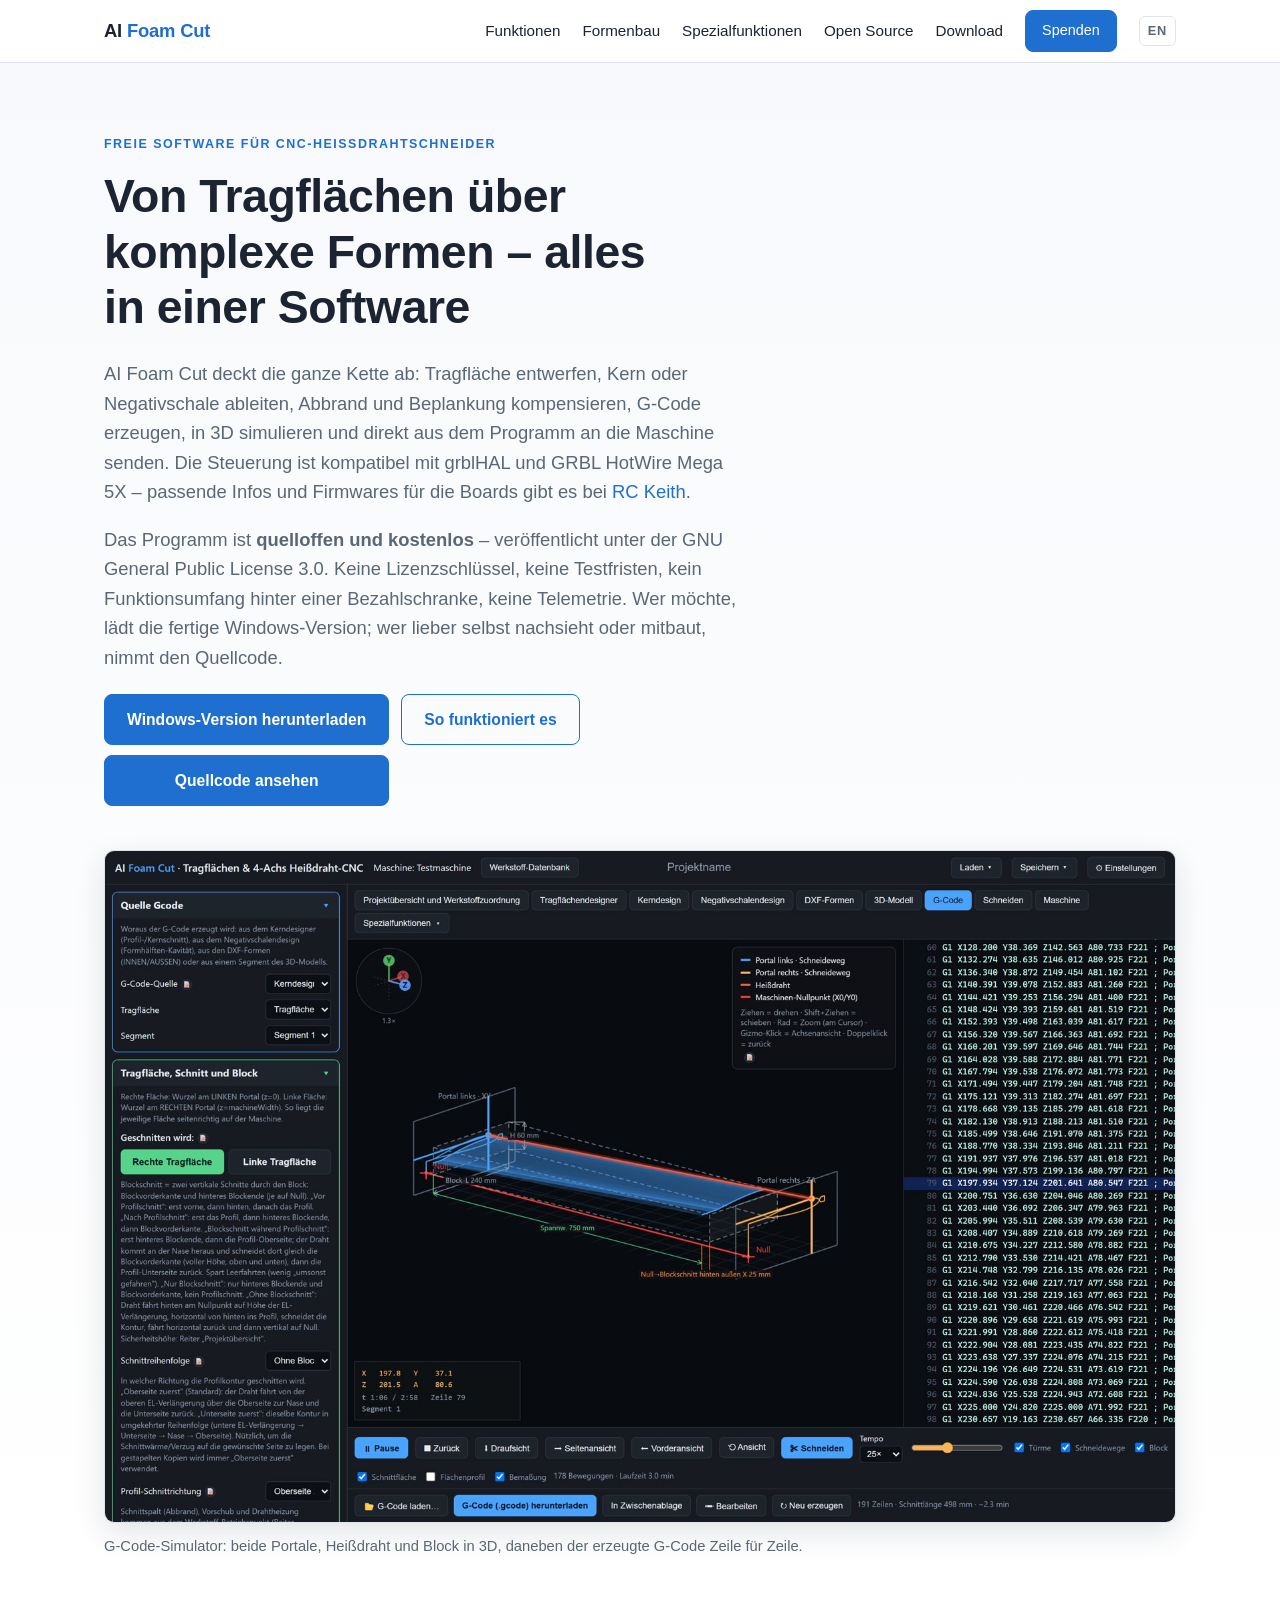
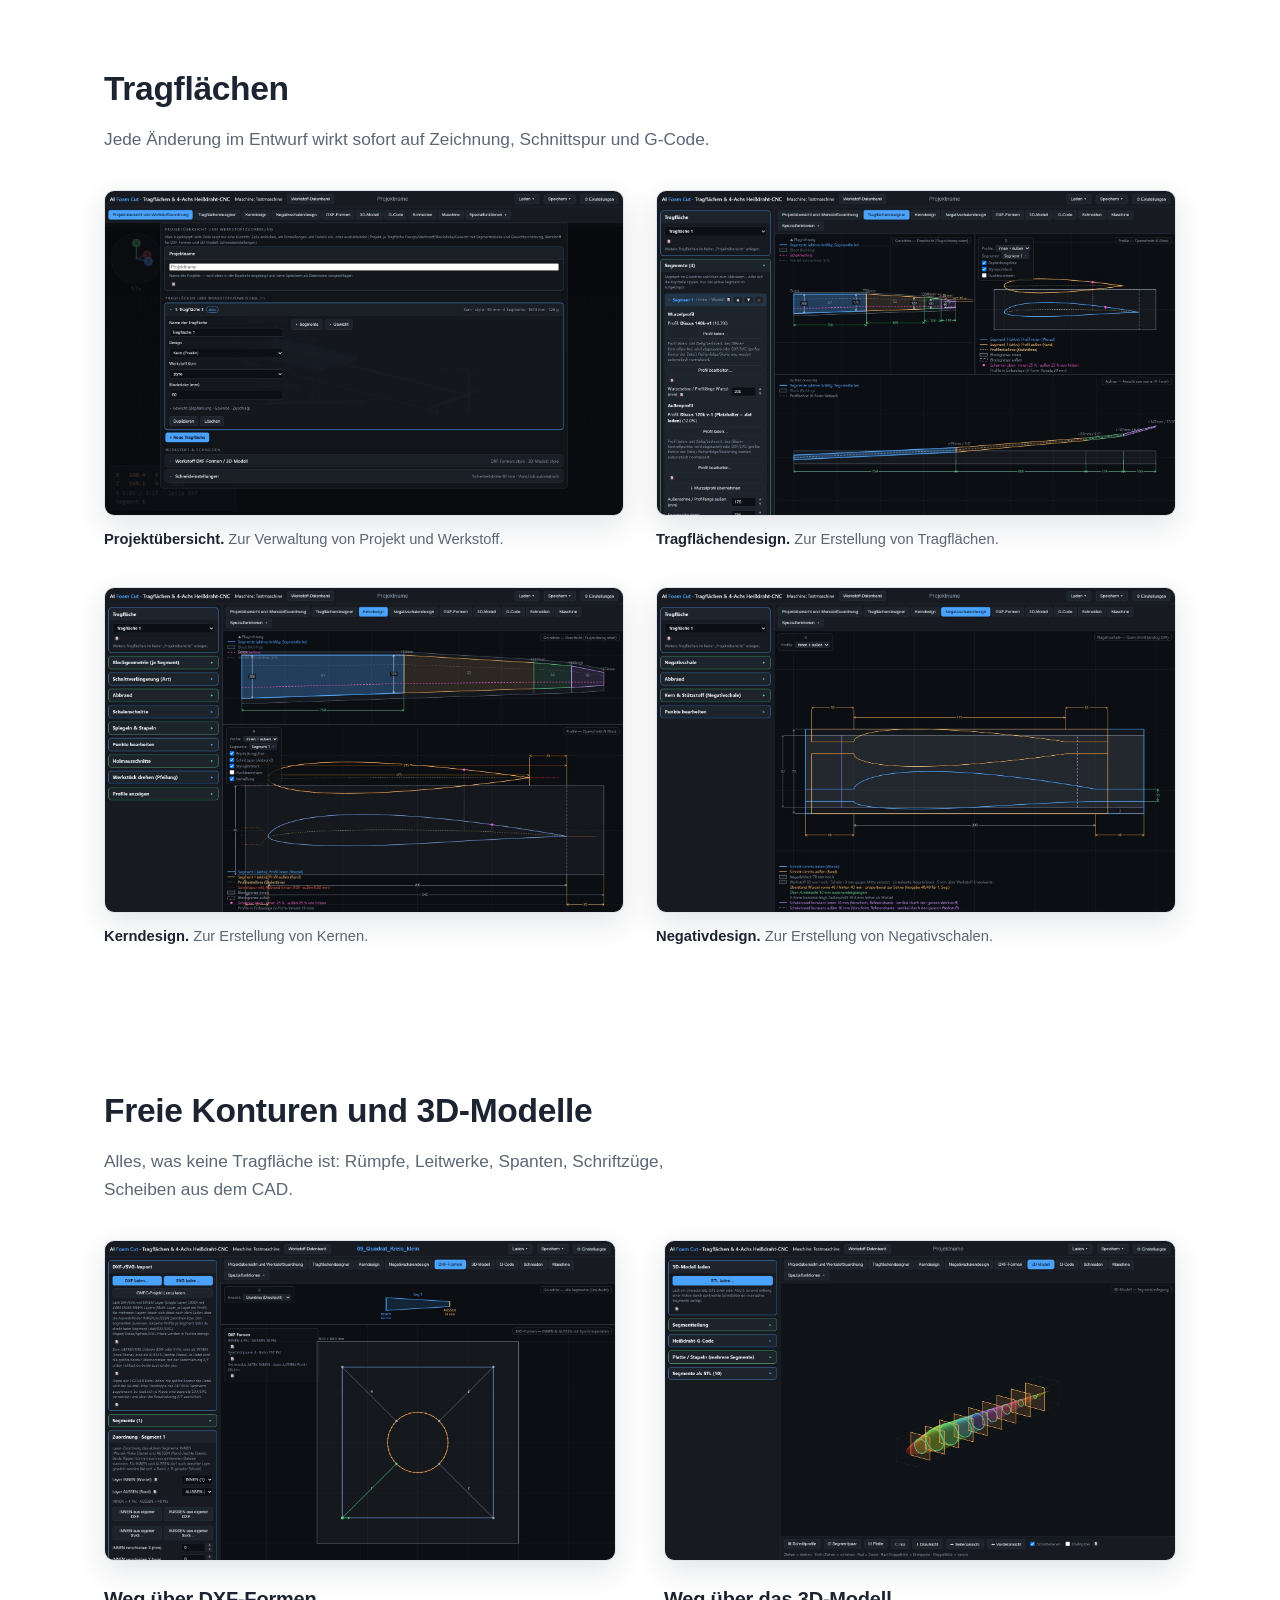
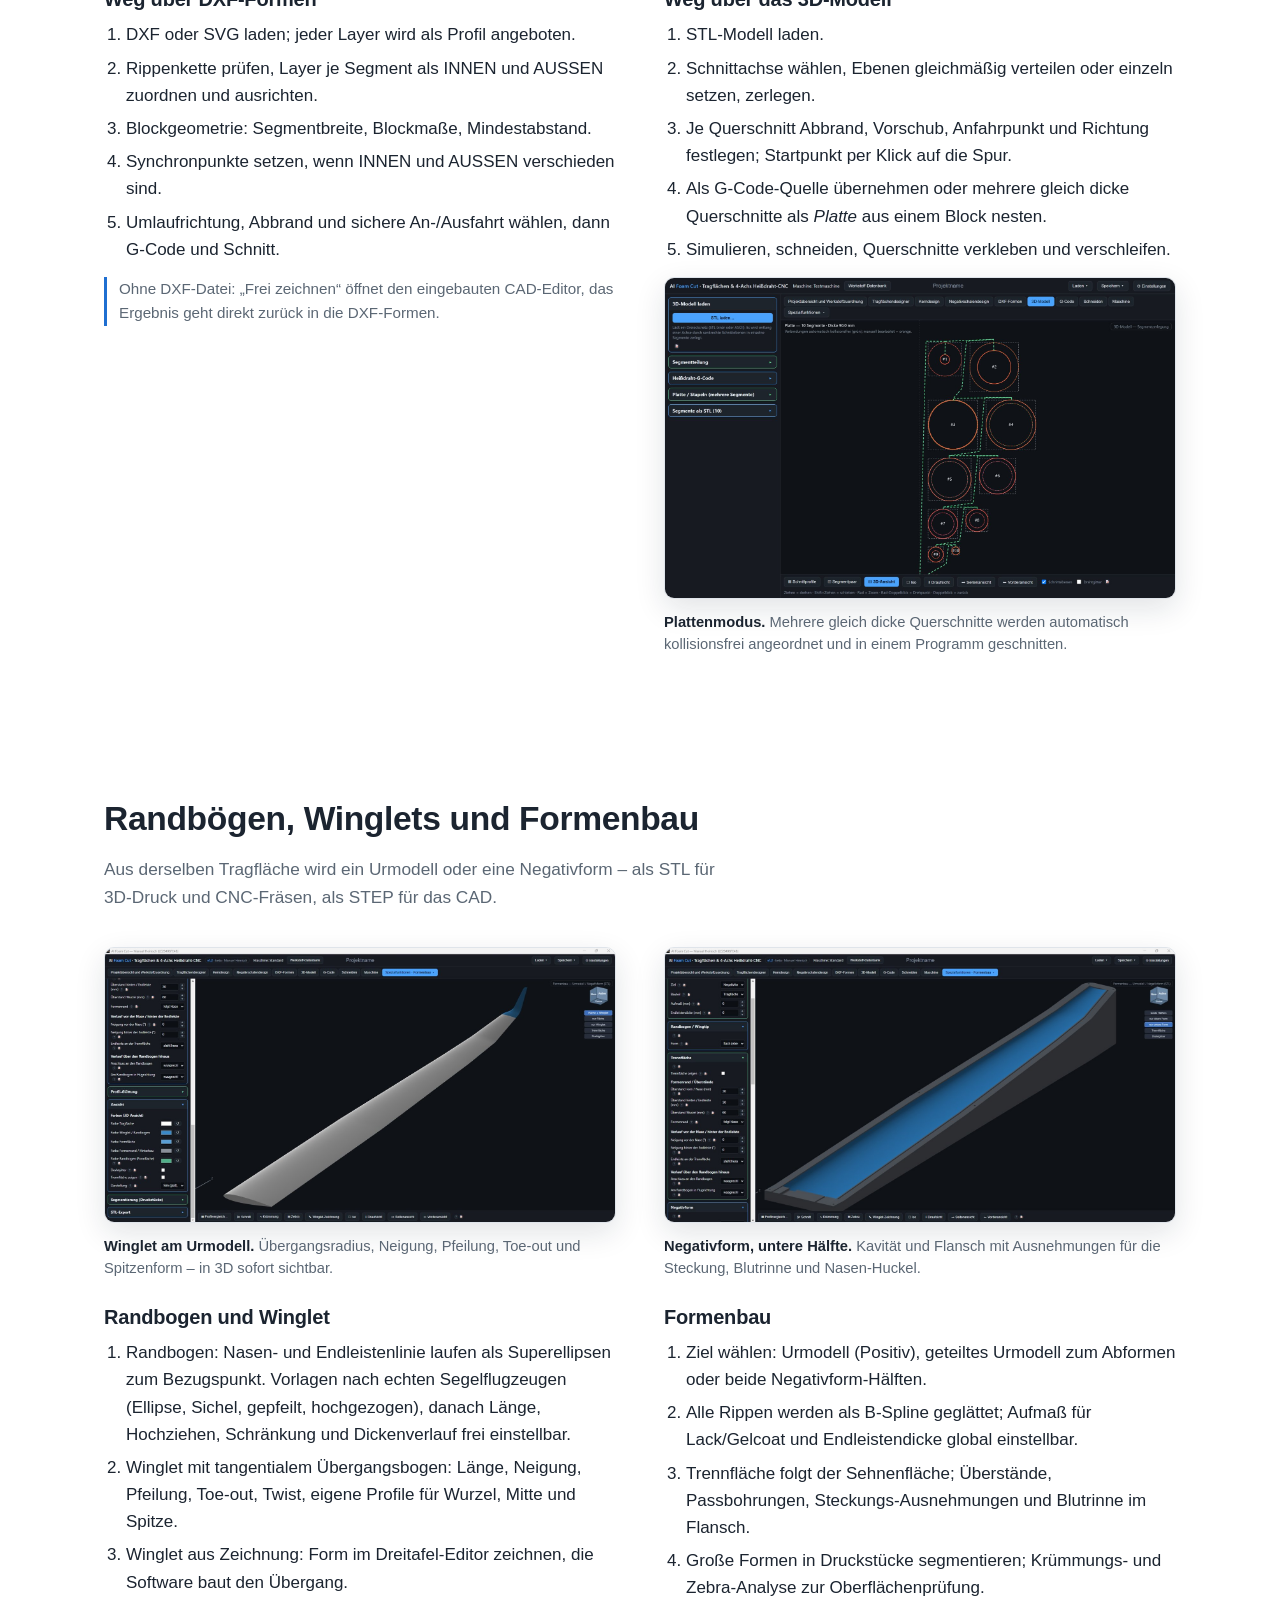
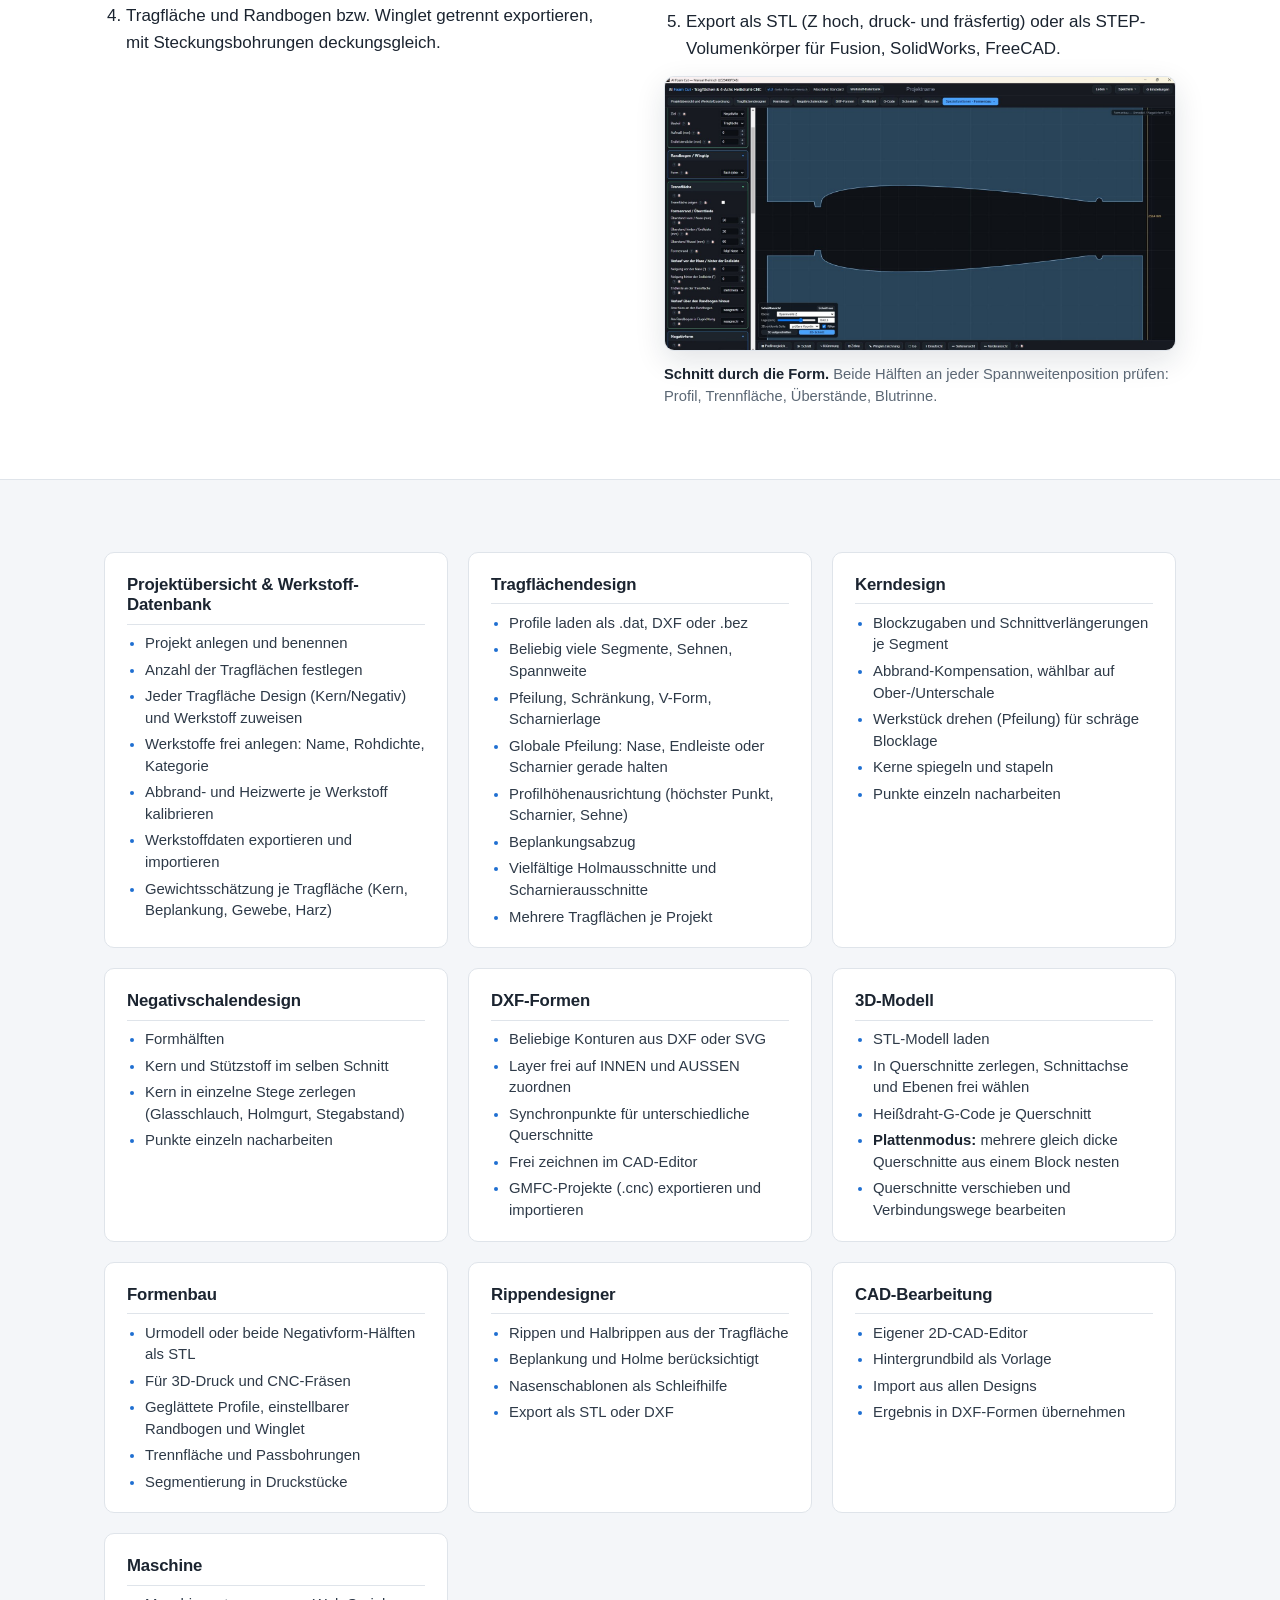
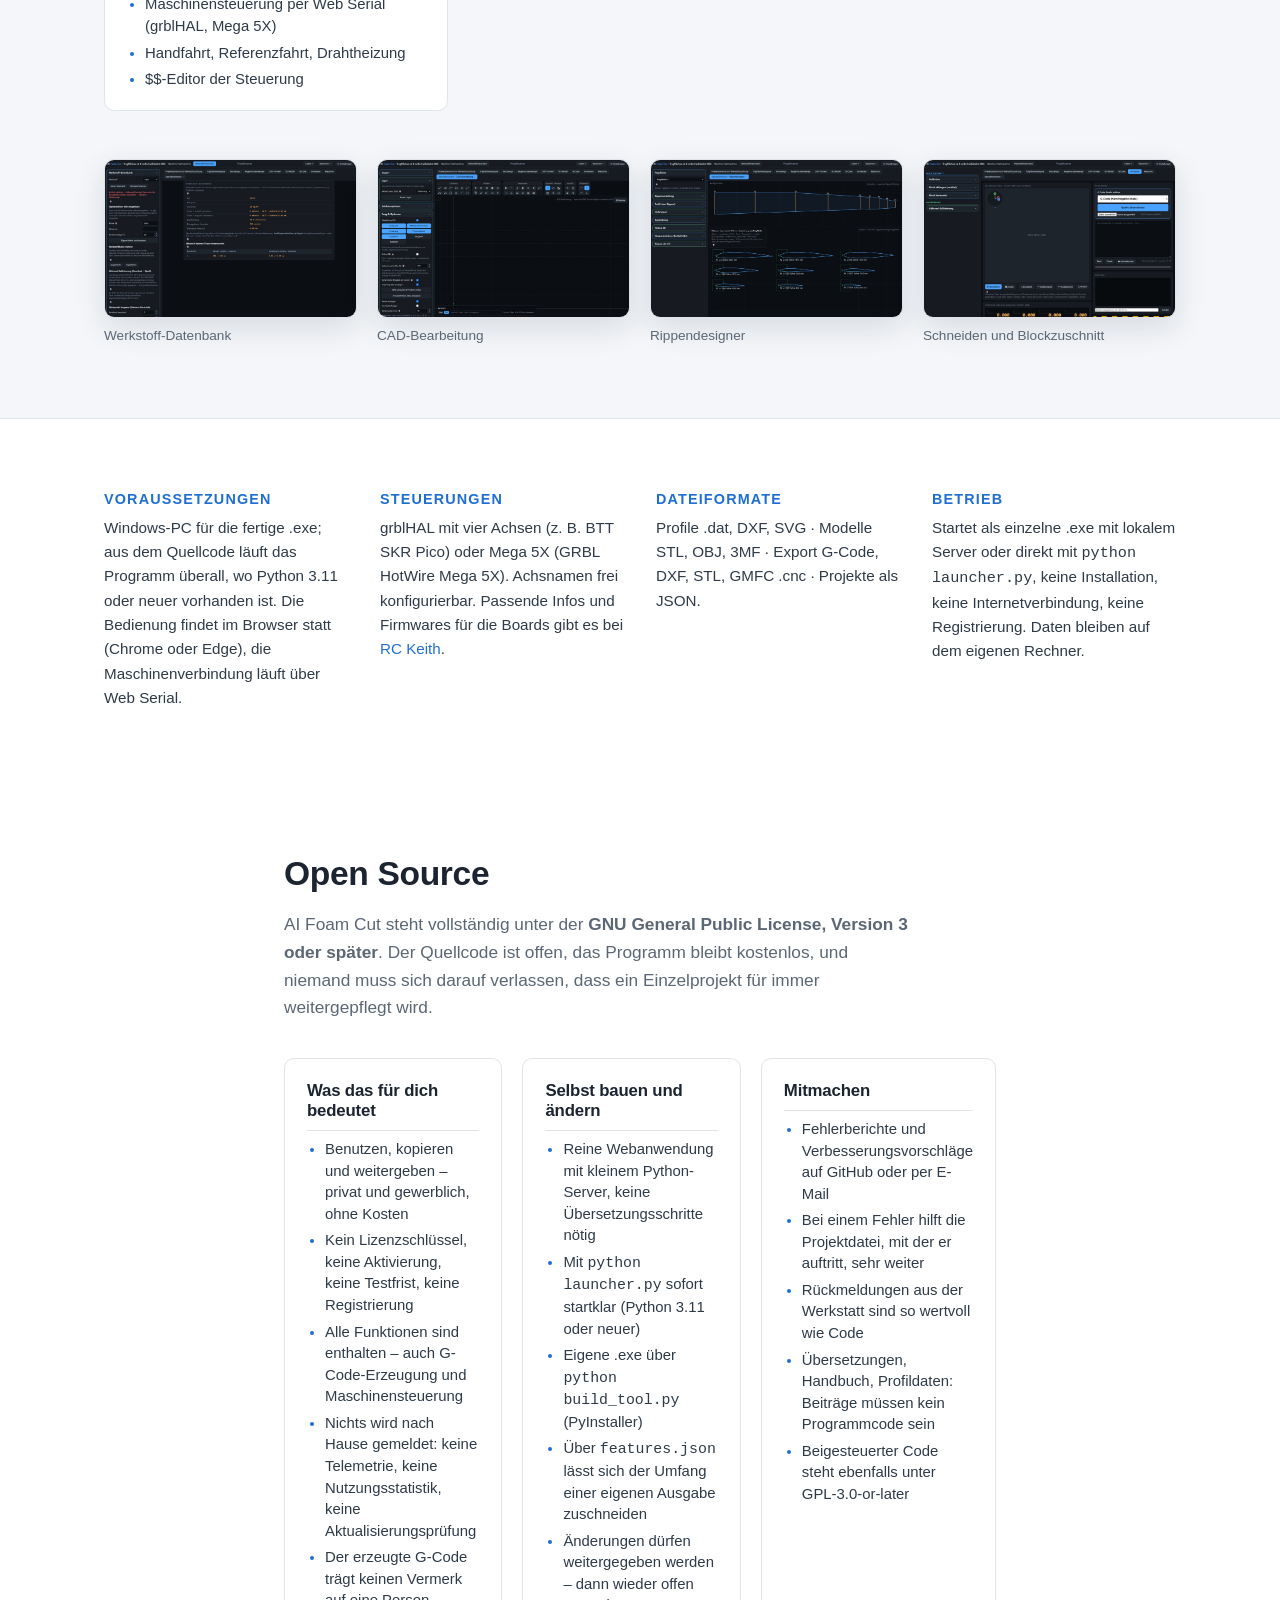
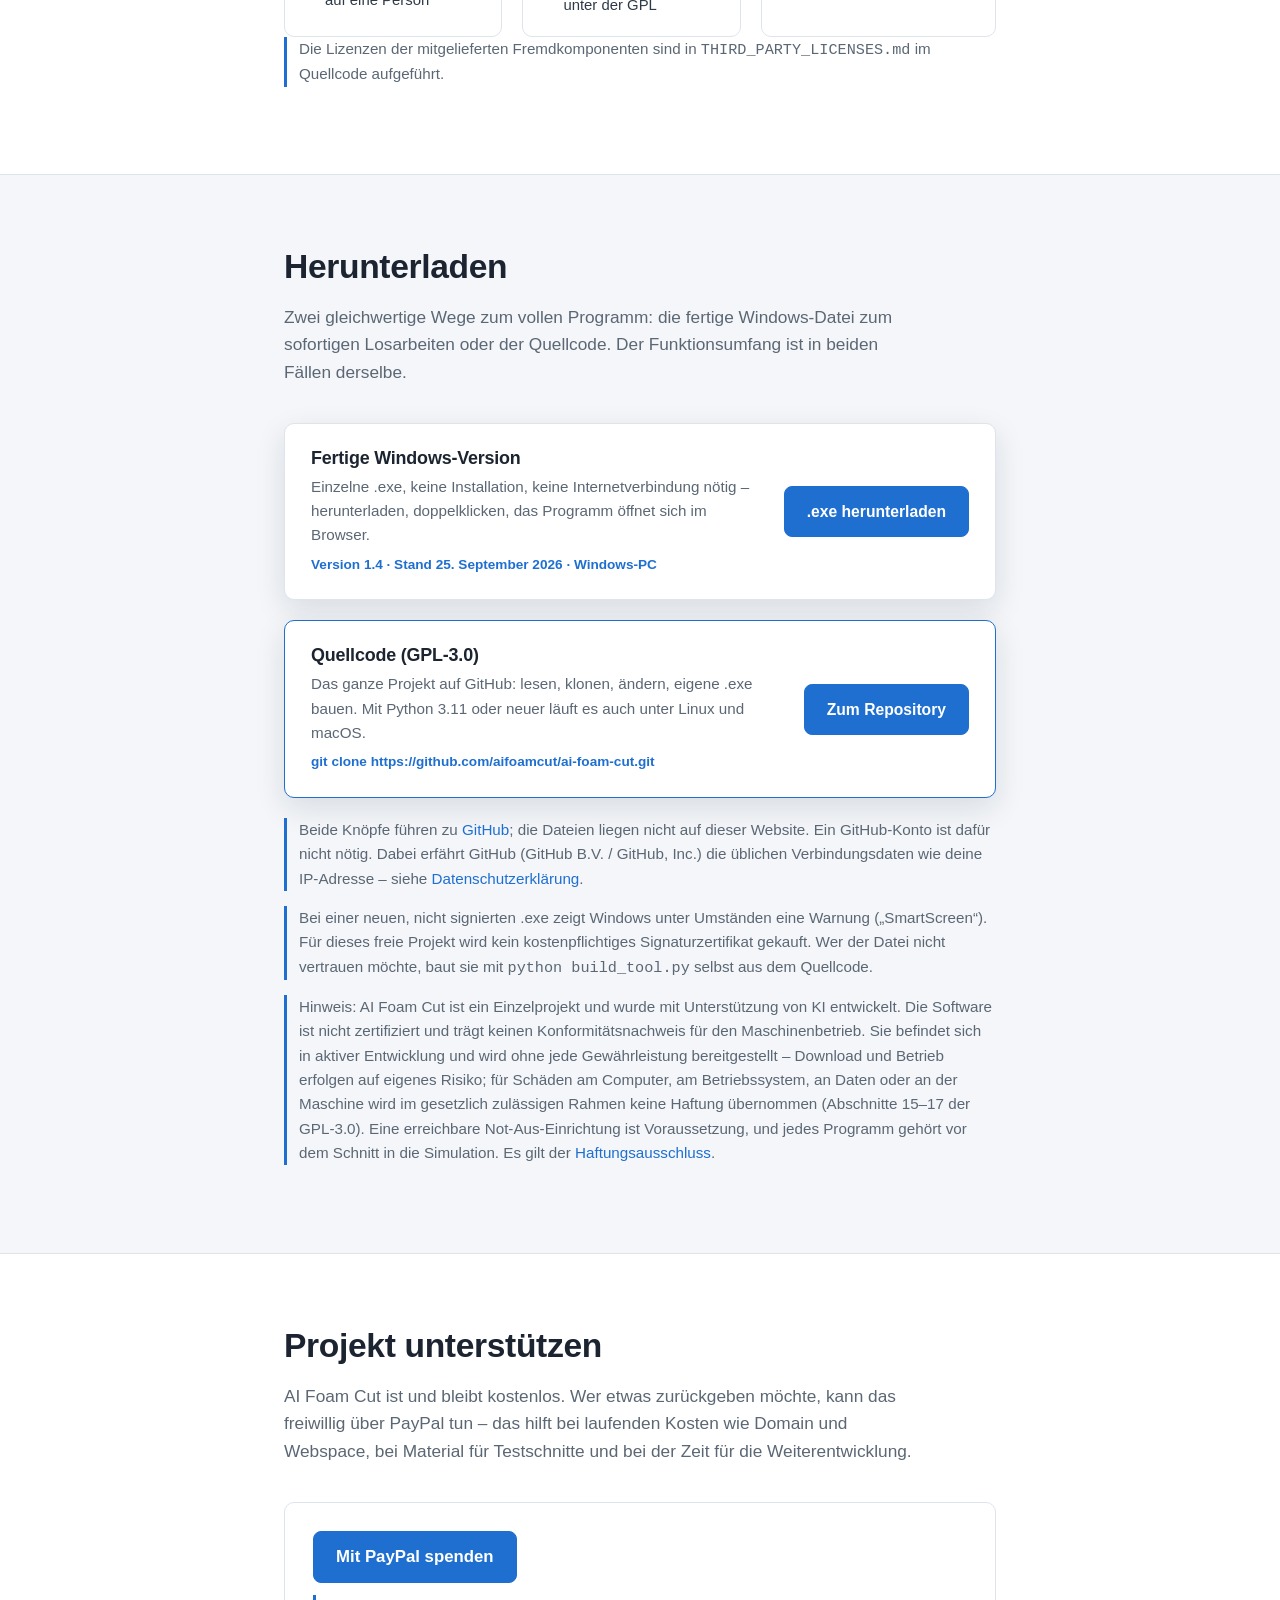
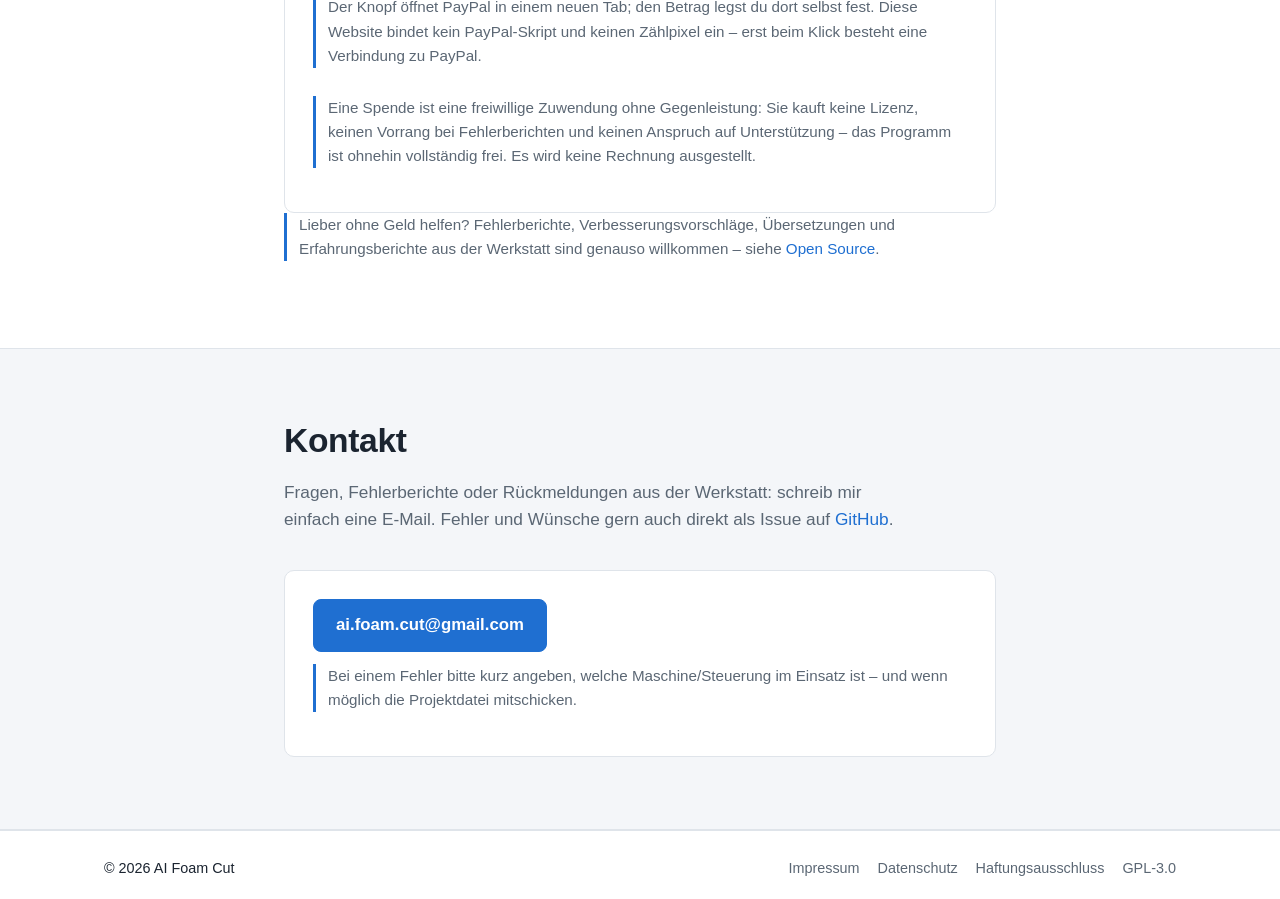
==== website/site/index.html @ ebbd48e3 "Website des freien Projekts, Zeilenenden vereinheitlichen - website/: rein statische Website (Cloudf" ====
<!DOCTYPE html>
<html lang="de">
<head>
<meta charset="utf-8">
<meta name="viewport" content="width=device-width, initial-scale=1">
<title>AI Foam Cut – Software für 4-Achs-Heißdrahtschneider</title>
<meta name="description" content="AI Foam Cut: freie Software (GPL-3.0) für CNC-Heißdrahtschneider im Modellflug – Tragflächendesign, Kern- und Negativschalendesign, DXF-Formen, 3D-Modelle, Formenbau und G-Code-Simulation.">
<link rel="alternate" hreflang="de" href="https://ai-foam-cut.com/">
<link rel="alternate" hreflang="en" href="https://ai-foam-cut.com/index-en.html">
<link rel="stylesheet" href="style.css">
</head>
<body>

<header class="top">
  <div class="wrap nav">
    <a class="brand" href="#top">AI <span>Foam Cut</span></a>
    <nav>
      <a href="#funktionen">Funktionen</a>
      <a href="#formenbau">Formenbau</a>
      <a href="#spezial">Spezialfunktionen</a>
      <a href="#quellcode">Open Source</a>
      <a href="#download">Download</a>
      <a href="#spenden" class="btn small">Spenden</a>
      <a href="index-en.html" class="lang" lang="en" title="English version">EN</a>
    </nav>
  </div>
</header>

<main id="top">

<!-- ================= HERO ================= -->
<section class="hero">
  <div class="wrap">
    <p class="eyebrow">Freie Software für CNC-Heißdrahtschneider</p>
    <h1>Von Tragflächen über komplexe Formen &ndash; alles in einer Software</h1>
    <p class="lead">
      AI Foam Cut deckt die ganze Kette ab: Tragfläche entwerfen, Kern oder Negativschale ableiten,
      Abbrand und Beplankung kompensieren, G-Code erzeugen, in 3D simulieren und direkt aus dem
      Programm an die Maschine senden. Die Steuerung ist kompatibel mit grblHAL und
      GRBL HotWire Mega 5X &ndash; passende Infos und Firmwares für die Boards gibt es bei
      <a href="https://rckeith.co.uk/" target="_blank" rel="noopener">RC Keith</a>.
    </p>
    <p class="lead">
      Das Programm ist <strong>quelloffen und kostenlos</strong> &ndash; veröffentlicht unter der
      GNU General Public License 3.0. Keine Lizenzschlüssel, keine Testfristen, kein
      Funktionsumfang hinter einer Bezahlschranke, keine Telemetrie. Wer möchte, lädt die fertige
      Windows-Version; wer lieber selbst nachsieht oder mitbaut, nimmt den Quellcode.
    </p>
    <div class="cta">
      <div class="cta-downloads">
        <a href="#download" class="btn">Windows-Version herunterladen</a>
        <a href="#quellcode" class="btn">Quellcode ansehen</a>
      </div>
      <a href="#funktionen" class="btn ghost">So funktioniert es</a>
    </div>
    <figure class="shot hero-shot">
      <img src="img/gcode.jpg" alt="3D-Simulation des Schnitts im Reiter G-Code: beide Portale, Heißdraht, Block und Schneidewege" loading="eager">
      <figcaption>G-Code-Simulator: beide Portale, Heißdraht und Block in 3D, daneben der erzeugte G-Code Zeile für Zeile.</figcaption>
    </figure>
  </div>
</section>

<!-- ================= KERNFUNKTIONEN ================= -->
<section id="funktionen" class="block">
  <div class="wrap">
    <h2>Tragflächen</h2>
    <p class="sub">Jede Änderung im Entwurf wirkt sofort auf Zeichnung, Schnittspur und G-Code.</p>

    <div class="gallery">
      <figure class="shot">
        <img src="img/material.jpg" alt="Reiter Projektübersicht und Werkstoffzuordnung mit Tragflächen und Gewichtsschätzung" loading="lazy">
        <figcaption><strong>Projektübersicht.</strong> Zur Verwaltung von Projekt und Werkstoff.</figcaption>
      </figure>
      <figure class="shot">
        <img src="img/tragflaeche.jpg" alt="Reiter Tragflächendesigner mit Grundriss, Profilquerschnitt und Aufriss" loading="lazy">
        <figcaption><strong>Tragflächendesign.</strong> Zur Erstellung von Tragflächen.</figcaption>
      </figure>
      <figure class="shot">
        <img src="img/kern.jpg" alt="Reiter Kerndesign mit Blockgeometrie, Schnittverlängerungen und Schnittspur" loading="lazy">
        <figcaption><strong>Kerndesign.</strong> Zur Erstellung von Kernen.</figcaption>
      </figure>
      <figure class="shot">
        <img src="img/negativ.jpg" alt="Reiter Negativschalendesign mit auseinandergezogener Ober- und Unterschale" loading="lazy">
        <figcaption><strong>Negativdesign.</strong> Zur Erstellung von Negativschalen.</figcaption>
      </figure>
    </div>
  </div>
</section>

<!-- ================= WORKFLOW DXF + 3D ================= -->
<section id="dxf" class="block">
  <div class="wrap">
    <h2>Freie Konturen und 3D-Modelle</h2>
    <p class="sub">Alles, was keine Tragfläche ist: Rümpfe, Leitwerke, Spanten, Schriftzüge, Scheiben aus dem CAD.</p>

    <div class="two">
      <div class="col">
        <figure class="shot">
          <img src="img/dxf.jpg" alt="Reiter DXF-Formen mit Rippenkette im Grundriss und INNEN/AUSSEN-Kontur mit Synchronpunkten" loading="lazy">
        </figure>
        <h3>Weg über DXF-Formen</h3>
        <ol class="mini">
          <li>DXF oder SVG laden; jeder Layer wird als Profil angeboten.</li>
          <li>Rippenkette prüfen, Layer je Segment als INNEN und AUSSEN zuordnen und ausrichten.</li>
          <li>Blockgeometrie: Segmentbreite, Blockmaße, Mindestabstand.</li>
          <li>Synchronpunkte setzen, wenn INNEN und AUSSEN verschieden sind.</li>
          <li>Umlaufrichtung, Abbrand und sichere An-/Ausfahrt wählen, dann G-Code und Schnitt.</li>
        </ol>
        <p class="note">Ohne DXF-Datei: „Frei zeichnen“ öffnet den eingebauten CAD-Editor, das Ergebnis geht direkt zurück in die DXF-Formen.</p>
      </div>

      <div class="col">
        <figure class="shot">
          <img src="img/modell.jpg" alt="Reiter 3D-Modell: Rumpf in zehn Querschnitte zerlegt mit Schnittebenen" loading="lazy">
        </figure>
        <h3>Weg über das 3D-Modell</h3>
        <ol class="mini">
          <li>STL-Modell laden.</li>
          <li>Schnittachse wählen, Ebenen gleichmäßig verteilen oder einzeln setzen, zerlegen.</li>
          <li>Je Querschnitt Abbrand, Vorschub, Anfahrpunkt und Richtung festlegen; Startpunkt per Klick auf die Spur.</li>
          <li>Als G-Code-Quelle übernehmen oder mehrere gleich dicke Querschnitte als <em>Platte</em> aus einem Block nesten.</li>
          <li>Simulieren, schneiden, Querschnitte verkleben und verschleifen.</li>
        </ol>
        <figure class="shot">
          <img src="img/platte.jpg" alt="Plattenmodus: zehn Querschnitte kollisionsfrei auf einer Platte angeordnet" loading="lazy">
          <figcaption><strong>Plattenmodus.</strong> Mehrere gleich dicke Querschnitte werden automatisch kollisionsfrei angeordnet und in einem Programm geschnitten.</figcaption>
        </figure>
      </div>
    </div>
  </div>
</section>

<!-- ================= RANDBÖGEN + FORMENBAU ================= -->
<section id="formenbau" class="block">
  <div class="wrap">
    <h2>Randbögen, Winglets und Formenbau</h2>
    <p class="sub">Aus derselben Tragfläche wird ein Urmodell oder eine Negativform &ndash; als STL für 3D-Druck und CNC-Fräsen, als STEP für das CAD.</p>

    <div class="two">
      <div class="col">
        <figure class="shot">
          <img src="img/winglet.jpg" alt="Formenbau: Urmodell der Tragfläche mit Winglet und Übergangsbogen, daneben die Winglet-Parameter" loading="lazy">
          <figcaption><strong>Winglet am Urmodell.</strong> Übergangsradius, Neigung, Pfeilung, Toe-out und Spitzenform &ndash; in 3D sofort sichtbar.</figcaption>
        </figure>
        <h3>Randbogen und Winglet</h3>
        <ol class="mini">
          <li>Randbogen: Nasen- und Endleistenlinie laufen als Superellipsen zum Bezugspunkt. Vorlagen nach echten Segelflugzeugen (Ellipse, Sichel, gepfeilt, hochgezogen), danach Länge, Hochziehen, Schränkung und Dickenverlauf frei einstellbar.</li>
          <li>Winglet mit tangentialem Übergangsbogen: Länge, Neigung, Pfeilung, Toe-out, Twist, eigene Profile für Wurzel, Mitte und Spitze.</li>
          <li>Winglet aus Zeichnung: Form im Dreitafel-Editor zeichnen, die Software baut den Übergang.</li>
          <li>Tragfläche und Randbogen bzw. Winglet getrennt exportieren, mit Steckungsbohrungen deckungsgleich.</li>
        </ol>
      </div>

      <div class="col">
        <figure class="shot">
          <img src="img/negform.jpg" alt="Formenbau: untere Hälfte der Negativform mit Kavität, Flansch, Steckungs-Ausnehmungen und Blutrinne" loading="lazy">
          <figcaption><strong>Negativform, untere Hälfte.</strong> Kavität und Flansch mit Ausnehmungen für die Steckung, Blutrinne und Nasen-Huckel.</figcaption>
        </figure>
        <h3>Formenbau</h3>
        <ol class="mini">
          <li>Ziel wählen: Urmodell (Positiv), geteiltes Urmodell zum Abformen oder beide Negativform-Hälften.</li>
          <li>Alle Rippen werden als B-Spline geglättet; Aufmaß für Lack/Gelcoat und Endleistendicke global einstellbar.</li>
          <li>Trennfläche folgt der Sehnenfläche; Überstände, Passbohrungen, Steckungs-Ausnehmungen und Blutrinne im Flansch.</li>
          <li>Große Formen in Druckstücke segmentieren; Krümmungs- und Zebra-Analyse zur Oberflächenprüfung.</li>
          <li>Export als STL (Z hoch, druck- und fräsfertig) oder als STEP-Volumenkörper für Fusion, SolidWorks, FreeCAD.</li>
        </ol>
        <figure class="shot">
          <img src="img/negschnitt.jpg" alt="Formenbau: 2D-Schnitt durch beide Negativform-Hälften mit Profil, Trennfläche und Überständen" loading="lazy">
          <figcaption><strong>Schnitt durch die Form.</strong> Beide Hälften an jeder Spannweitenposition prüfen: Profil, Trennfläche, Überstände, Blutrinne.</figcaption>
        </figure>
      </div>
    </div>
  </div>
</section>

<!-- ================= SPEZIALFUNKTIONEN ================= -->
<section id="spezial" class="block alt">
  <div class="wrap">
    <div class="grid">
      <article>
        <h3>Projektübersicht &amp; Werkstoff-Datenbank</h3>
        <ul>
          <li>Projekt anlegen und benennen</li>
          <li>Anzahl der Tragflächen festlegen</li>
          <li>Jeder Tragfläche Design (Kern/Negativ) und Werkstoff zuweisen</li>
          <li>Werkstoffe frei anlegen: Name, Rohdichte, Kategorie</li>
          <li>Abbrand- und Heizwerte je Werkstoff kalibrieren</li>
          <li>Werkstoffdaten exportieren und importieren</li>
          <li>Gewichtsschätzung je Tragfläche (Kern, Beplankung, Gewebe, Harz)</li>
        </ul>
      </article>
      <article>
        <h3>Tragflächendesign</h3>
        <ul>
          <li>Profile laden als .dat, DXF oder .bez</li>
          <li>Beliebig viele Segmente, Sehnen, Spannweite</li>
          <li>Pfeilung, Schränkung, V-Form, Scharnierlage</li>
          <li>Globale Pfeilung: Nase, Endleiste oder Scharnier gerade halten</li>
          <li>Profilhöhenausrichtung (höchster Punkt, Scharnier, Sehne)</li>
          <li>Beplankungsabzug</li>
          <li>Vielfältige Holmausschnitte und Scharnierausschnitte</li>
          <li>Mehrere Tragflächen je Projekt</li>
        </ul>
      </article>
      <article>
        <h3>Kerndesign</h3>
        <ul>
          <li>Blockzugaben und Schnittverlängerungen je Segment</li>
          <li>Abbrand-Kompensation, wählbar auf Ober-/Unterschale</li>
          <li>Werkstück drehen (Pfeilung) für schräge Blocklage</li>
          <li>Kerne spiegeln und stapeln</li>
          <li>Punkte einzeln nacharbeiten</li>
        </ul>
      </article>
      <article>
        <h3>Negativschalendesign</h3>
        <ul>
          <li>Formhälften</li>
          <li>Kern und Stützstoff im selben Schnitt</li>
          <li>Kern in einzelne Stege zerlegen (Glasschlauch, Holmgurt, Stegabstand)</li>
          <li>Punkte einzeln nacharbeiten</li>
        </ul>
      </article>
      <article>
        <h3>DXF-Formen</h3>
        <ul>
          <li>Beliebige Konturen aus DXF oder SVG</li>
          <li>Layer frei auf INNEN und AUSSEN zuordnen</li>
          <li>Synchronpunkte für unterschiedliche Querschnitte</li>
          <li>Frei zeichnen im CAD-Editor</li>
          <li>GMFC-Projekte (.cnc) exportieren und importieren</li>
        </ul>
      </article>
      <article>
        <h3>3D-Modell</h3>
        <ul>
          <li>STL-Modell laden</li>
          <li>In Querschnitte zerlegen, Schnittachse und Ebenen frei wählen</li>
          <li>Heißdraht-G-Code je Querschnitt</li>
          <li><strong>Plattenmodus:</strong> mehrere gleich dicke Querschnitte aus einem Block nesten</li>
          <li>Querschnitte verschieben und Verbindungswege bearbeiten</li>
        </ul>
      </article>
      <article>
        <h3>Formenbau</h3>
        <ul>
          <li>Urmodell oder beide Negativform-Hälften als STL</li>
          <li>Für 3D-Druck und CNC-Fräsen</li>
          <li>Geglättete Profile, einstellbarer Randbogen und Winglet</li>
          <li>Trennfläche und Passbohrungen</li>
          <li>Segmentierung in Druckstücke</li>
        </ul>
      </article>
      <article>
        <h3>Rippendesigner</h3>
        <ul>
          <li>Rippen und Halbrippen aus der Tragfläche</li>
          <li>Beplankung und Holme berücksichtigt</li>
          <li>Nasenschablonen als Schleifhilfe</li>
          <li>Export als STL oder DXF</li>
        </ul>
      </article>
      <article>
        <h3>CAD-Bearbeitung</h3>
        <ul>
          <li>Eigener 2D-CAD-Editor</li>
          <li>Hintergrundbild als Vorlage</li>
          <li>Import aus allen Designs</li>
          <li>Ergebnis in DXF-Formen übernehmen</li>
        </ul>
      </article>
      <article>
        <h3>Maschine</h3>
        <ul>
          <li>Maschinensteuerung per Web Serial (grblHAL, Mega 5X)</li>
          <li>Handfahrt, Referenzfahrt, Drahtheizung</li>
          <li>$$-Editor der Steuerung</li>
        </ul>
      </article>
    </div>

    <div class="gallery small">
      <figure class="shot">
        <img src="img/matdb.jpg" alt="Ansicht Werkstoff-Datenbank mit Werkstoffeigenschaften und Abbrand-Kalibrierung" loading="lazy">
        <figcaption>Werkstoff-Datenbank</figcaption>
      </figure>
      <figure class="shot">
        <img src="img/cad.jpg" alt="Reiter CAD-Bearbeitung mit Zeichenfläche und Befehlszeile" loading="lazy">
        <figcaption>CAD-Bearbeitung</figcaption>
      </figure>
      <figure class="shot">
        <img src="img/rippen.jpg" alt="Reiter Rippendesigner" loading="lazy">
        <figcaption>Rippendesigner</figcaption>
      </figure>
      <figure class="shot">
        <img src="img/schneiden.jpg" alt="Reiter Schneiden mit Blockzuschnitt und Maschinensteuerung" loading="lazy">
        <figcaption>Schneiden und Blockzuschnitt</figcaption>
      </figure>
    </div>
  </div>
</section>

<!-- ================= TECHNIK ================= -->
<section class="block">
  <div class="wrap facts">
    <div>
      <h3>Voraussetzungen</h3>
      <p>Windows-PC für die fertige .exe; aus dem Quellcode läuft das Programm überall, wo Python 3.11 oder neuer vorhanden ist. Die Bedienung findet im Browser statt (Chrome oder Edge), die Maschinenverbindung läuft über Web Serial.</p>
    </div>
    <div>
      <h3>Steuerungen</h3>
      <p>grblHAL mit vier Achsen (z. B. BTT SKR Pico) oder Mega 5X (GRBL HotWire Mega 5X). Achsnamen frei konfigurierbar. Passende Infos und Firmwares für die Boards gibt es bei <a href="https://rckeith.co.uk/" target="_blank" rel="noopener">RC Keith</a>.</p>
    </div>
    <div>
      <h3>Dateiformate</h3>
      <p>Profile .dat, DXF, SVG · Modelle STL, OBJ, 3MF · Export G-Code, DXF, STL, GMFC .cnc · Projekte als JSON.</p>
    </div>
    <div>
      <h3>Betrieb</h3>
      <p>Startet als einzelne .exe mit lokalem Server oder direkt mit <code>python launcher.py</code>, keine Installation, keine Internetverbindung, keine Registrierung. Daten bleiben auf dem eigenen Rechner.</p>
    </div>
  </div>
</section>

<!-- ================= OPEN SOURCE ================= -->
<section id="quellcode" class="block">
  <div class="wrap narrow">
    <h2>Open Source</h2>
    <p class="sub">AI Foam Cut steht vollständig unter der <strong>GNU General Public License, Version&nbsp;3 oder später</strong>. Der Quellcode ist offen, das Programm bleibt kostenlos, und niemand muss sich darauf verlassen, dass ein Einzelprojekt für immer weitergepflegt wird.</p>

    <div class="grid">
      <article>
        <h3>Was das für dich bedeutet</h3>
        <ul>
          <li>Benutzen, kopieren und weitergeben &ndash; privat und gewerblich, ohne Kosten</li>
          <li>Kein Lizenzschlüssel, keine Aktivierung, keine Testfrist, keine Registrierung</li>
          <li>Alle Funktionen sind enthalten &ndash; auch G-Code-Erzeugung und Maschinensteuerung</li>
          <li>Nichts wird nach Hause gemeldet: keine Telemetrie, keine Nutzungsstatistik, keine Aktualisierungsprüfung</li>
          <li>Der erzeugte G-Code trägt keinen Vermerk auf eine Person</li>
        </ul>
      </article>
      <article>
        <h3>Selbst bauen und ändern</h3>
        <ul>
          <li>Reine Webanwendung mit kleinem Python-Server, keine Übersetzungsschritte nötig</li>
          <li>Mit <code>python launcher.py</code> sofort startklar (Python 3.11 oder neuer)</li>
          <li>Eigene .exe über <code>python build_tool.py</code> (PyInstaller)</li>
          <li>Über <code>features.json</code> lässt sich der Umfang einer eigenen Ausgabe zuschneiden</li>
          <li>Änderungen dürfen weitergegeben werden &ndash; dann wieder offen unter der GPL</li>
        </ul>
      </article>
      <article>
        <h3>Mitmachen</h3>
        <ul>
          <li>Fehlerberichte und Verbesserungsvorschläge auf GitHub oder per E-Mail</li>
          <li>Bei einem Fehler hilft die Projektdatei, mit der er auftritt, sehr weiter</li>
          <li>Rückmeldungen aus der Werkstatt sind so wertvoll wie Code</li>
          <li>Übersetzungen, Handbuch, Profildaten: Beiträge müssen kein Programmcode sein</li>
          <li>Beigesteuerter Code steht ebenfalls unter GPL-3.0-or-later</li>
        </ul>
      </article>
    </div>

    <p class="note">Die Lizenzen der mitgelieferten Fremdkomponenten sind in <code>THIRD_PARTY_LICENSES.md</code> im Quellcode aufgeführt.</p>
  </div>
</section>

<!-- ================= DOWNLOAD ================= -->
<section id="download" class="block alt">
  <div class="wrap narrow">
    <h2>Herunterladen</h2>
    <p class="sub">Zwei gleichwertige Wege zum vollen Programm: die fertige Windows-Datei zum sofortigen Losarbeiten oder der Quellcode. Der Funktionsumfang ist in beiden Fällen derselbe.</p>

    <div class="download-card">
      <div class="download-info">
        <h3>Fertige Windows-Version</h3>
        <p>Einzelne .exe, keine Installation, keine Internetverbindung nötig &ndash; herunterladen, doppelklicken, das Programm öffnet sich im Browser.</p>
        <!-- Version hier bei jedem Austausch anpassen: -->
        <p class="download-meta">Version 1.4 &middot; Stand 25. September 2026 &middot; Windows-PC</p>
      </div>
      <a href="https://github.com/aifoamcut/ai-foam-cut/releases/latest/download/AI-Foam-Cut.exe" class="btn">.exe herunterladen</a>
    </div>

    <div class="download-card full">
      <div class="download-info">
        <h3>Quellcode (GPL-3.0)</h3>
        <p>Das ganze Projekt auf GitHub: lesen, klonen, ändern, eigene .exe bauen. Mit Python 3.11 oder neuer läuft es auch unter Linux und macOS.</p>
        <p class="download-meta">git clone https://github.com/aifoamcut/ai-foam-cut.git</p>
      </div>
      <a href="https://github.com/aifoamcut/ai-foam-cut" class="btn">Zum Repository</a>
    </div>

    <p class="note">Beide Knöpfe führen zu <a href="https://github.com/aifoamcut/ai-foam-cut" target="_blank" rel="noopener">GitHub</a>; die Dateien liegen nicht auf dieser Website. Ein GitHub-Konto ist dafür nicht nötig. Dabei erfährt GitHub (GitHub B.V. / GitHub, Inc.) die üblichen Verbindungsdaten wie deine IP-Adresse &ndash; siehe <a href="rechtliches.html#datenschutz">Datenschutzerklärung</a>.</p>

    <p class="note">Bei einer neuen, nicht signierten .exe zeigt Windows unter Umständen eine Warnung („SmartScreen“). Für dieses freie Projekt wird kein kostenpflichtiges Signaturzertifikat gekauft. Wer der Datei nicht vertrauen möchte, baut sie mit <code>python build_tool.py</code> selbst aus dem Quellcode.</p>

    <p class="note">Hinweis: AI Foam Cut ist ein Einzelprojekt und wurde mit Unterstützung von KI entwickelt. Die Software ist nicht zertifiziert und trägt keinen Konformitätsnachweis für den Maschinenbetrieb. Sie befindet sich in aktiver Entwicklung und wird ohne jede Gewährleistung bereitgestellt &ndash; Download und Betrieb erfolgen auf eigenes Risiko; für Schäden am Computer, am Betriebssystem, an Daten oder an der Maschine wird im gesetzlich zulässigen Rahmen keine Haftung übernommen (Abschnitte 15&ndash;17 der GPL-3.0). Eine erreichbare Not-Aus-Einrichtung ist Voraussetzung, und jedes Programm gehört vor dem Schnitt in die Simulation. Es gilt der <a href="rechtliches.html#haftung">Haftungsausschluss</a>.</p>
  </div>
</section>

<!-- ================= SPENDEN ================= -->
<section id="spenden" class="block">
  <div class="wrap narrow">
    <h2>Projekt unterstützen</h2>
    <p class="sub">AI Foam Cut ist und bleibt kostenlos. Wer etwas zurückgeben möchte, kann das freiwillig über PayPal tun &ndash; das hilft bei laufenden Kosten wie Domain und Webspace, bei Material für Testschnitte und bei der Zeit für die Weiterentwicklung.</p>

    <div class="contact-card">
      <!-- PayPal.me-Adresse des Projekts: -->
      <a class="btn" href="https://paypal.me/AIfoamcut" target="_blank" rel="noopener">Mit PayPal spenden</a>
      <p class="note">Der Knopf öffnet PayPal in einem neuen Tab; den Betrag legst du dort selbst fest. Diese Website bindet kein PayPal-Skript und keinen Zählpixel ein &ndash; erst beim Klick besteht eine Verbindung zu PayPal.</p>
      <p class="note">Eine Spende ist eine freiwillige Zuwendung ohne Gegenleistung: Sie kauft keine Lizenz, keinen Vorrang bei Fehlerberichten und keinen Anspruch auf Unterstützung &ndash; das Programm ist ohnehin vollständig frei. Es wird keine Rechnung ausgestellt.</p>
    </div>

    <p class="note">Lieber ohne Geld helfen? Fehlerberichte, Verbesserungsvorschläge, Übersetzungen und Erfahrungsberichte aus der Werkstatt sind genauso willkommen &ndash; siehe <a href="#quellcode">Open Source</a>.</p>
  </div>
</section>

<!-- ================= KONTAKT ================= -->
<section id="kontakt" class="block alt">
  <div class="wrap narrow">
    <h2>Kontakt</h2>
    <p class="sub">Fragen, Fehlerberichte oder Rückmeldungen aus der Werkstatt: schreib mir einfach eine E-Mail. Fehler und Wünsche gern auch direkt als Issue auf <a href="https://github.com/aifoamcut/ai-foam-cut/issues" target="_blank" rel="noopener">GitHub</a>.</p>
    <div class="contact-card">
      <a class="btn" href="mailto:ai.foam.cut@gmail.com?subject=%5BAI%20Foam%20Cut%5D%20Anfrage">ai.foam.cut@gmail.com</a>
      <p class="note">Bei einem Fehler bitte kurz angeben, welche Maschine/Steuerung im Einsatz ist &ndash; und wenn möglich die Projektdatei mitschicken.</p>
    </div>
  </div>
</section>

</main>

<footer class="foot">
  <div class="wrap">
    <span>© <span id="year"></span> AI Foam Cut</span>
    <span class="foot-links">
      <a href="rechtliches.html#impressum">Impressum</a>
      <a href="rechtliches.html#datenschutz">Datenschutz</a>
      <a href="rechtliches.html#haftung">Haftungsausschluss</a>
      <a href="https://www.gnu.org/licenses/gpl-3.0.html" target="_blank" rel="noopener">GPL-3.0</a>
    </span>
  </div>
</footer>

<script>
  document.getElementById('year').textContent = new Date().getFullYear();

  // Lightbox: Screenshot per Klick vergrößern.
  (function () {
    var box = document.createElement('div');
    box.className = 'lightbox';
    box.hidden = true;
    box.innerHTML = '<button class="lb-close" aria-label="Schließen">&times;</button><img alt="">';
    document.body.appendChild(box);
    var big = box.querySelector('img');

    function open(src, alt) {
      big.src = src; big.alt = alt || '';
      box.hidden = false;
      requestAnimationFrame(function () { box.classList.add('open'); });
      document.body.style.overflow = 'hidden';
    }
    function close() {
      box.classList.remove('open');
      document.body.style.overflow = '';
      setTimeout(function () { box.hidden = true; big.src = ''; }, 160);
    }
    document.querySelectorAll('.shot img').forEach(function (img) {
      img.addEventListener('click', function () { open(img.currentSrc || img.src, img.alt); });
    });
    box.addEventListener('click', close);
    document.addEventListener('keydown', function (e) { if (e.key === 'Escape' && !box.hidden) close(); });
  })();

</script>
</body>
</html>
---- website/site/style.css ----
/* AI Foam Cut – Website */
:root {
  --bg: #ffffff;
  --bg-alt: #f4f6f9;
  --ink: #1b2430;
  --muted: #5b6774;
  --line: #dfe4ea;
  --accent: #1f6fd1;
  --accent-dark: #17549e;
  --ok: #1d8a4b;
  --err: #c23b3b;
  --radius: 10px;
  --shadow: 0 10px 30px rgba(20, 30, 50, .12);
  --max: 1120px;
}

* { box-sizing: border-box; }
html { scroll-behavior: smooth; }
body {
  margin: 0;
  font-family: -apple-system, "Segoe UI", Roboto, "Helvetica Neue", Arial, sans-serif;
  font-size: 17px;
  line-height: 1.6;
  color: var(--ink);
  background: var(--bg);
}
img { max-width: 100%; display: block; }
a { color: var(--accent); text-decoration: none; }
a:hover { text-decoration: underline; }
h1, h2, h3 { line-height: 1.2; margin: 0 0 .5em; letter-spacing: -.01em; }
h1 { font-size: clamp(1.9rem, 4vw, 2.9rem); font-weight: 700; max-width: 22ch; }
h2 { font-size: clamp(1.5rem, 3vw, 2.1rem); font-weight: 700; }
h3 { font-size: 1.12rem; font-weight: 650; }
p { margin: 0 0 1em; }
.wrap { max-width: var(--max); margin: 0 auto; padding: 0 24px; }
.wrap.narrow { max-width: 760px; }

/* ---------- Header ---------- */
.top {
  position: sticky; top: 0; z-index: 10;
  background: rgba(255,255,255,.92);
  backdrop-filter: blur(8px);
  border-bottom: 1px solid var(--line);
}
.nav { display: flex; align-items: center; justify-content: space-between; height: 62px; gap: 16px; }
.brand { font-weight: 700; font-size: 1.15rem; color: var(--ink); letter-spacing: -.01em; }
.brand span { color: var(--accent); }
.nav nav { display: flex; gap: 22px; align-items: center; flex-wrap: wrap; }
.nav nav a { color: var(--ink); font-size: .95rem; font-weight: 500; }
.nav nav a:hover { color: var(--accent); text-decoration: none; }
.nav nav a.lang { font-size: .8rem; font-weight: 700; letter-spacing: .06em; padding: 4px 8px; border: 1px solid var(--line); border-radius: 6px; color: var(--muted); }
.nav nav a.lang:hover { border-color: var(--accent); color: var(--accent); }
.foot-note { color: var(--muted); font-size: .85rem; }

/* ---------- Buttons ---------- */
.btn {
  display: inline-block;
  background: var(--accent); color: #fff !important;
  padding: 12px 22px; border-radius: 8px;
  font-weight: 600; font-size: .98rem; border: 1px solid var(--accent);
  cursor: pointer; font-family: inherit;
}
.btn:hover { background: var(--accent-dark); border-color: var(--accent-dark); text-decoration: none; }
.btn.ghost { background: transparent; color: var(--accent) !important; }
.btn.ghost:hover { background: rgba(31,111,209,.08); }
.btn.small { padding: 8px 16px; font-size: .9rem; }

/* ---------- Hero ---------- */
.hero { padding: 72px 0 40px; background: linear-gradient(180deg, #f7f9fc 0%, #ffffff 100%); }
.eyebrow {
  text-transform: uppercase; letter-spacing: .12em; font-size: .78rem;
  color: var(--accent); font-weight: 700; margin-bottom: 14px;
}
.lead { font-size: 1.15rem; color: var(--muted); max-width: 62ch; }
.cta { display: flex; gap: 12px; flex-wrap: wrap; align-items: flex-start; margin: 22px 0 44px; }
/* Die beiden Download-Knoepfe untereinander, gleich breit */
.cta-downloads { display: flex; flex-direction: column; gap: 10px; }
.cta-downloads .btn { text-align: center; }
.hero-shot { margin: 0; }

/* ---------- Sections ---------- */
.block { padding: 72px 0; }
.block.alt { background: var(--bg-alt); border-top: 1px solid var(--line); border-bottom: 1px solid var(--line); }
.sub { color: var(--muted); font-size: 1.08rem; max-width: 66ch; margin-bottom: 36px; }

/* ---------- Screenshots ---------- */
.shot { margin: 0; }
.shot img {
  width: 100%;
  border-radius: var(--radius);
  border: 1px solid var(--line);
  box-shadow: var(--shadow);
  background: #0f1620;
}
.shot img { cursor: zoom-in; }
.shot figcaption { font-size: .92rem; color: var(--muted); margin-top: 12px; line-height: 1.5; }

/* Lightbox */
.lightbox {
  position: fixed; inset: 0; z-index: 100;
  background: rgba(10, 15, 22, .9);
  display: flex; align-items: center; justify-content: center;
  padding: 24px; cursor: zoom-out;
  opacity: 0; transition: opacity .15s ease;
}
.lightbox[hidden] { display: none; }
.lightbox.open { opacity: 1; }
.lightbox img {
  max-width: 96vw; max-height: 92vh;
  width: auto; height: auto;
  border-radius: 8px; box-shadow: 0 20px 60px rgba(0,0,0,.5);
}
.lightbox .lb-close {
  position: absolute; top: 18px; right: 24px;
  font-size: 2rem; line-height: 1; color: #fff; opacity: .8;
  background: none; border: none; cursor: pointer;
}
.lightbox .lb-close:hover { opacity: 1; }
.shot figcaption strong { color: var(--ink); }

.gallery { display: grid; grid-template-columns: repeat(2, 1fr); gap: 36px 32px; }
.gallery.small { grid-template-columns: repeat(auto-fit, minmax(210px, 1fr)); gap: 20px; margin-top: 48px; }
.gallery.small figcaption { font-size: .85rem; margin-top: 8px; }

/* ---------- Workflow steps ---------- */
.steps { list-style: none; counter-reset: s; padding: 0; margin: 0; display: grid; gap: 22px; }
.steps li {
  counter-increment: s;
  position: relative;
  padding: 22px 26px 18px 82px;
  background: #fff;
  border: 1px solid var(--line);
  border-radius: var(--radius);
}
.steps li::before {
  content: counter(s);
  position: absolute; left: 24px; top: 22px;
  width: 38px; height: 38px; border-radius: 50%;
  background: var(--accent); color: #fff;
  font-weight: 700; display: grid; place-items: center;
}
.steps h3 { margin-bottom: .3em; }
.steps p { margin: 0; color: #2e3a48; }
.steps .or { font-weight: 400; color: var(--muted); font-size: .9em; padding: 0 .3em; }

/* ---------- Two columns (DXF / 3D) ---------- */
.two { display: grid; grid-template-columns: 1fr 1fr; gap: 48px; }
.two .col h3 { margin-top: 26px; font-size: 1.25rem; }
.mini { padding-left: 22px; margin: 0 0 14px; }
.mini li { margin-bottom: 6px; }
.note { font-size: .95rem; color: var(--muted); border-left: 3px solid var(--accent); padding-left: 12px; }

/* ---------- Feature grid ---------- */
.grid { display: grid; grid-template-columns: repeat(3, 1fr); gap: 20px; }
.grid article {
  background: #fff; border: 1px solid var(--line); border-radius: var(--radius);
  padding: 22px 22px 14px;
}
.grid article h3 { font-size: 1.05rem; margin-bottom: .5em; padding-bottom: .5em; border-bottom: 1px solid var(--line); }
.grid article p { font-size: .95rem; color: #2e3a48; margin: 0 0 .5em; }
.grid article ul { margin: 0; padding-left: 18px; }
.grid article ul li { font-size: .93rem; color: #2e3a48; margin-bottom: 5px; line-height: 1.45; }
.grid article ul li::marker { color: var(--accent); }
.grid article ul li strong { color: var(--ink); }

/* ---------- Download ---------- */
.download-card {
  display: flex; align-items: center; justify-content: space-between; gap: 20px 28px;
  flex-wrap: wrap;
  background: #fff; border: 1px solid var(--line); border-radius: var(--radius);
  box-shadow: var(--shadow);
  padding: 24px 26px; margin: 8px 0 20px;
}
.download-info { flex: 1 1 300px; }
.download-info h3 { margin-bottom: .3em; }
.download-info p { font-size: .95rem; color: var(--muted); margin: 0; }
.download-meta { font-size: .85rem !important; margin-top: 6px !important; color: var(--accent) !important; font-weight: 600; }
.download-card .btn { white-space: nowrap; }
.download-card.full { border-color: var(--accent); scroll-margin-top: 90px; }

/* ---------- Facts ---------- */
.facts { display: grid; grid-template-columns: repeat(4, 1fr); gap: 32px; }
.facts h3 { font-size: .9rem; text-transform: uppercase; letter-spacing: .08em; color: var(--accent); }
.facts p { font-size: .95rem; color: #2e3a48; margin: 0; }

/* ---------- Form ---------- */
.contact-card { display: grid; gap: 12px; justify-items: start; background: #fff; border: 1px solid var(--line); border-radius: var(--radius); padding: 28px; }
.contact-card .btn { font-size: 1.05rem; }

/* ---------- Footer ---------- */
.foot { border-top: 1px solid var(--line); padding: 26px 0; font-size: .9rem; }
.foot .wrap { display: flex; justify-content: space-between; gap: 12px 20px; flex-wrap: wrap; align-items: center; }
.dim { color: var(--muted); }
.foot-links { display: flex; gap: 18px; flex-wrap: wrap; }
.foot-links a { color: var(--muted); }
.foot-links a:hover { color: var(--accent); }

/* Rechtsseite */
.legal h1 { font-size: 1.6rem; margin-top: 1.6em; padding-bottom: .3em; border-bottom: 2px solid var(--line); }
.legal h1:first-of-type { margin-top: .2em; }
.legal h3 { font-size: 1.05rem; margin-top: 1.4em; }
.legal p, .legal li { color: #2e3a48; font-size: .97rem; }
.legal ul { padding-left: 20px; }
.legal .fill { color: var(--accent); font-weight: 600; }
.legal .fill-note {
  background: #fff6e6; border: 1px solid #f0d9a8; color: #7a5a12;
  padding: 12px 16px; border-radius: 8px; font-size: .9rem;
}
.legal .back { margin-top: 2.4em; }

/* ---------- Responsive ---------- */
@media (max-width: 960px) {
  .grid { grid-template-columns: repeat(2, 1fr); }
  .facts { grid-template-columns: repeat(2, 1fr); }
  .gallery.small { grid-template-columns: repeat(2, 1fr); }
}
@media (max-width: 720px) {
  .nav nav a:not(.btn):not(.lang) { display: none; }
  .hero { padding-top: 44px; }
  .block { padding: 52px 0; }
  .gallery, .two, .grid, .facts { grid-template-columns: 1fr; }
  .gallery.small { grid-template-columns: 1fr 1fr; }
  .steps li { padding-left: 72px; }
  .steps li::before { left: 18px; width: 34px; height: 34px; }
}
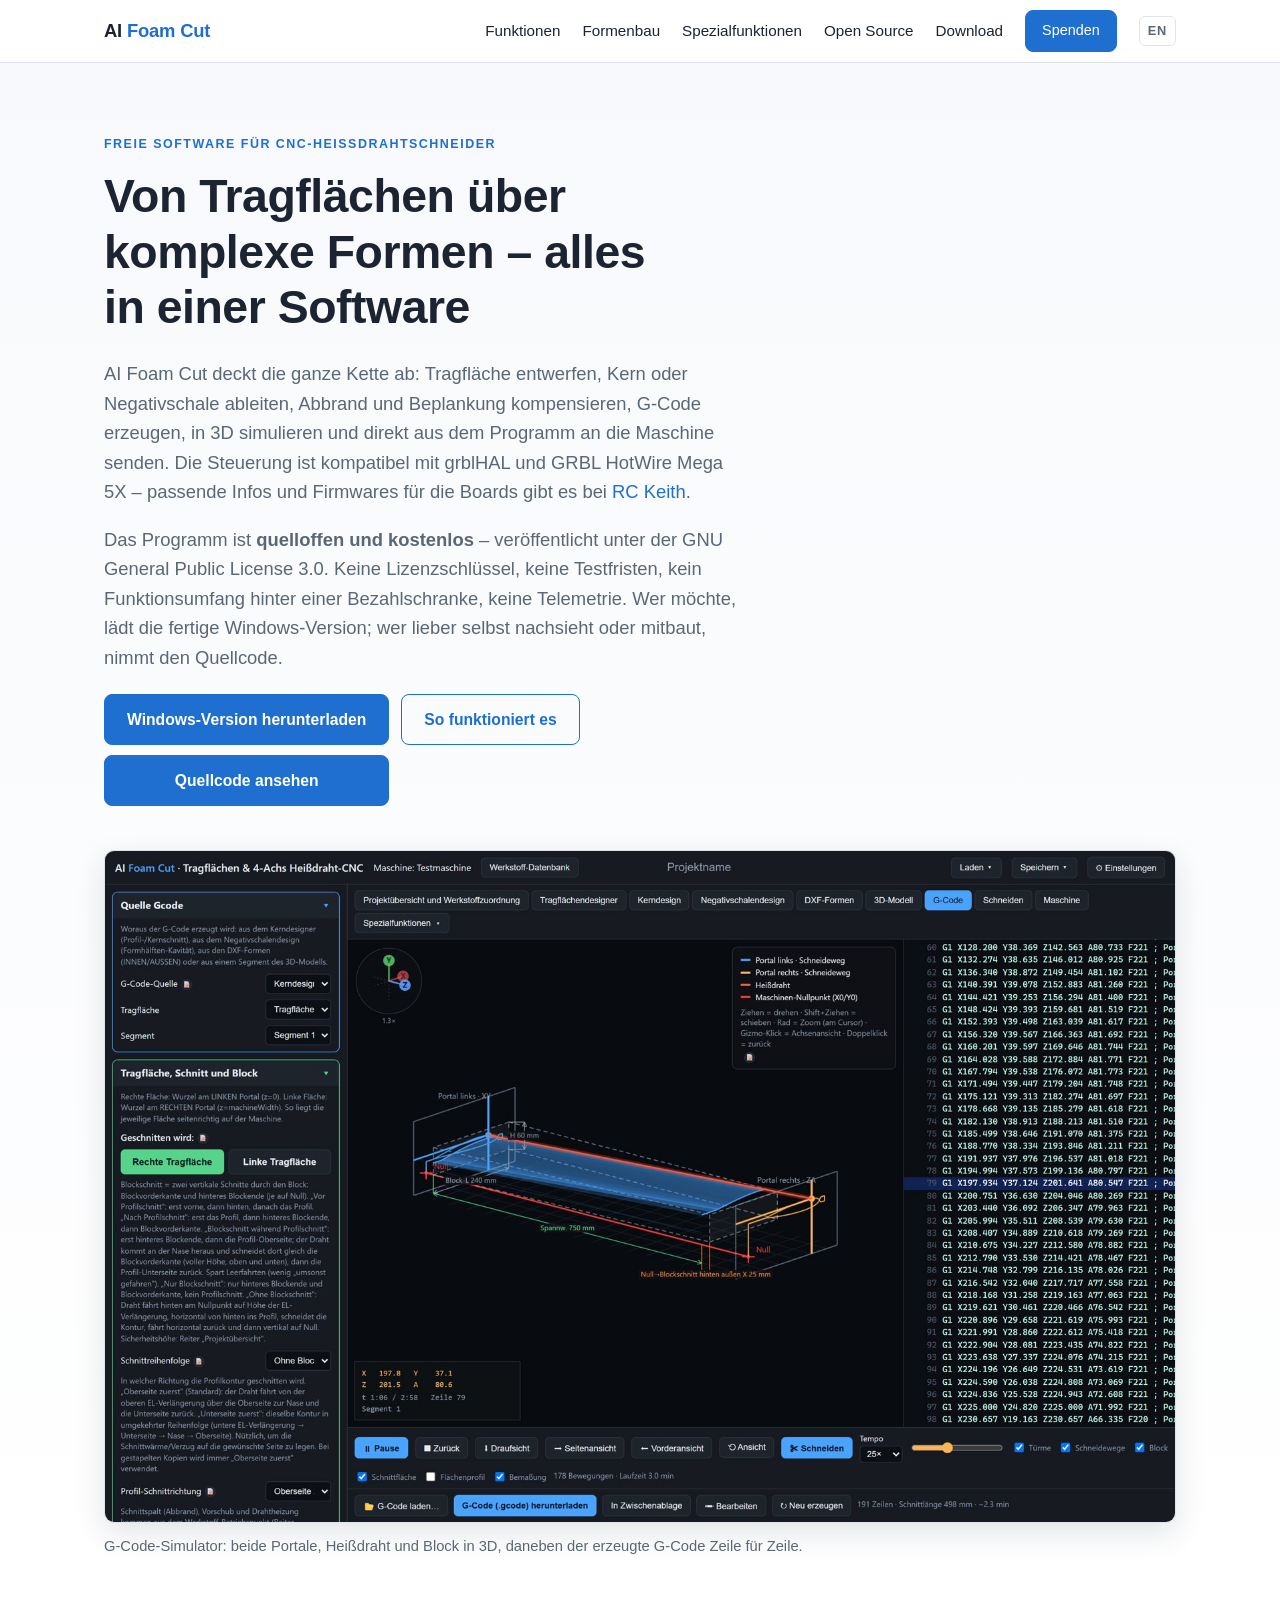
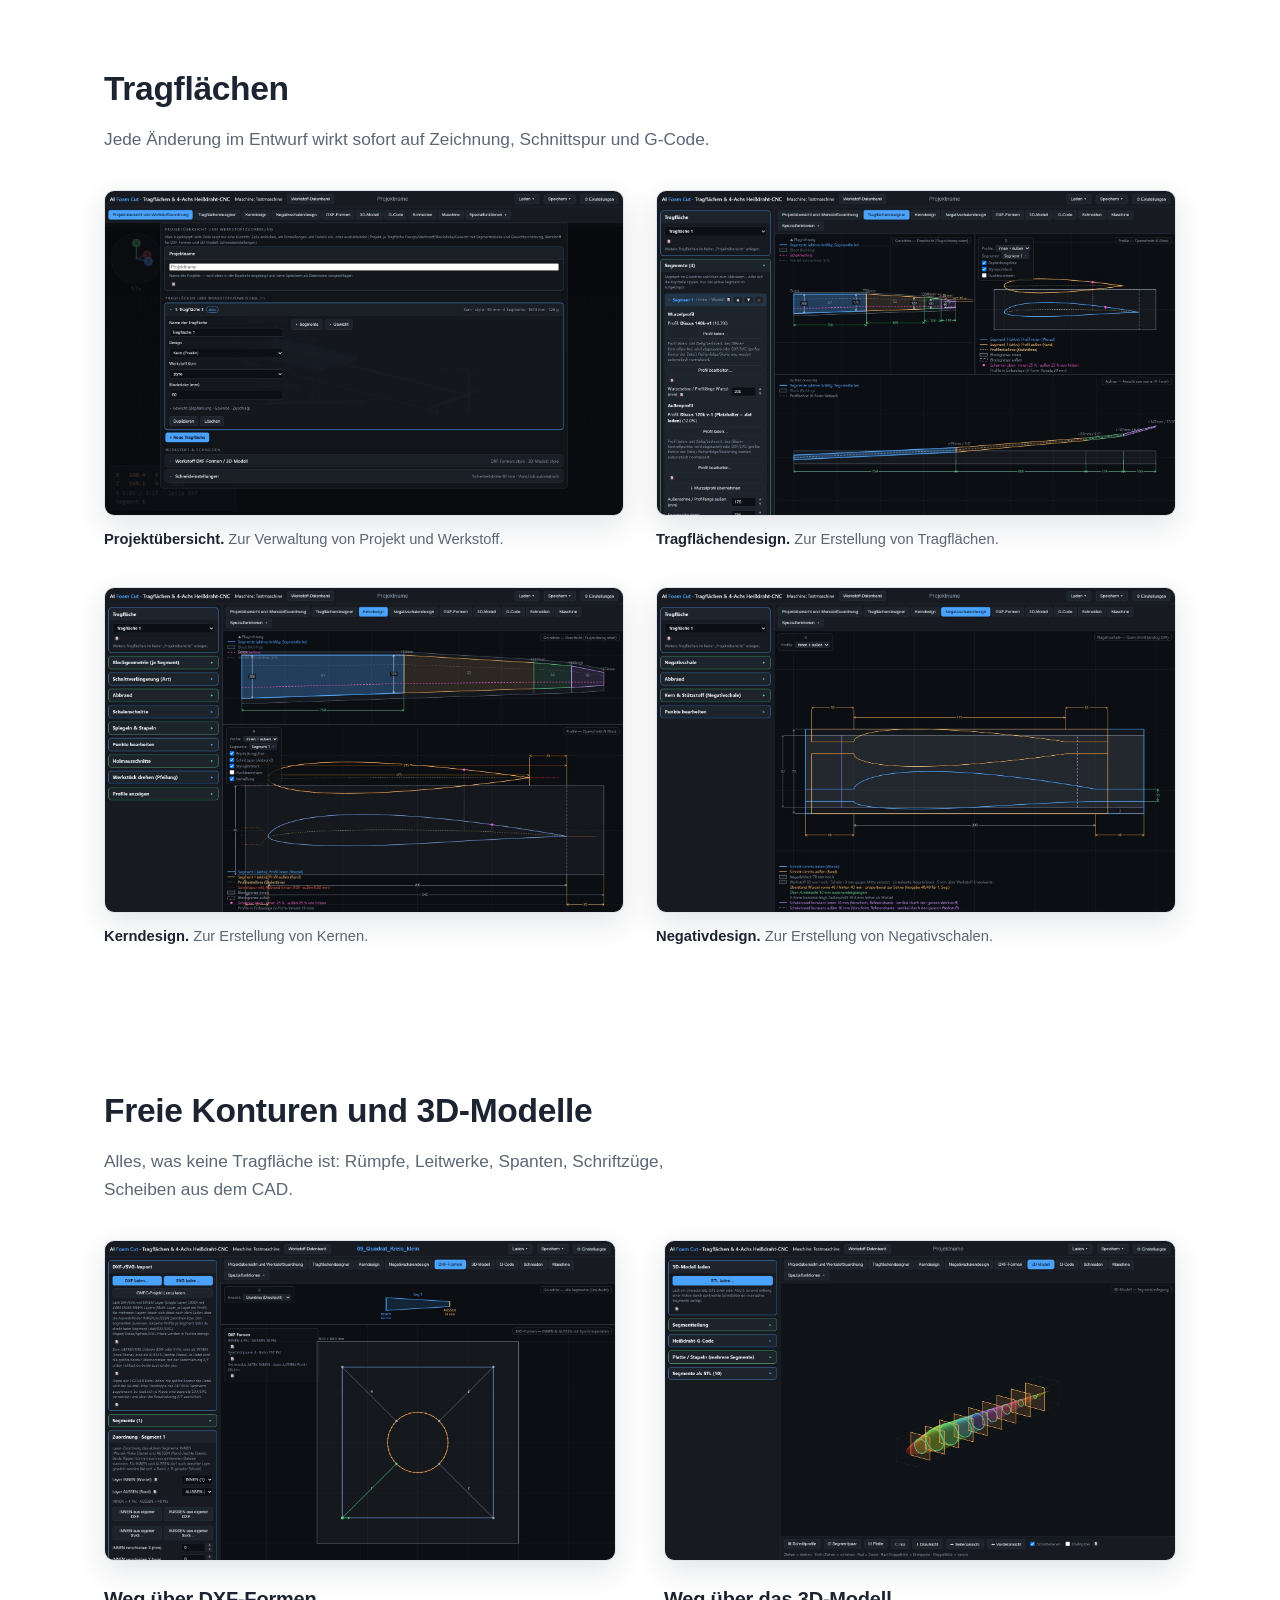
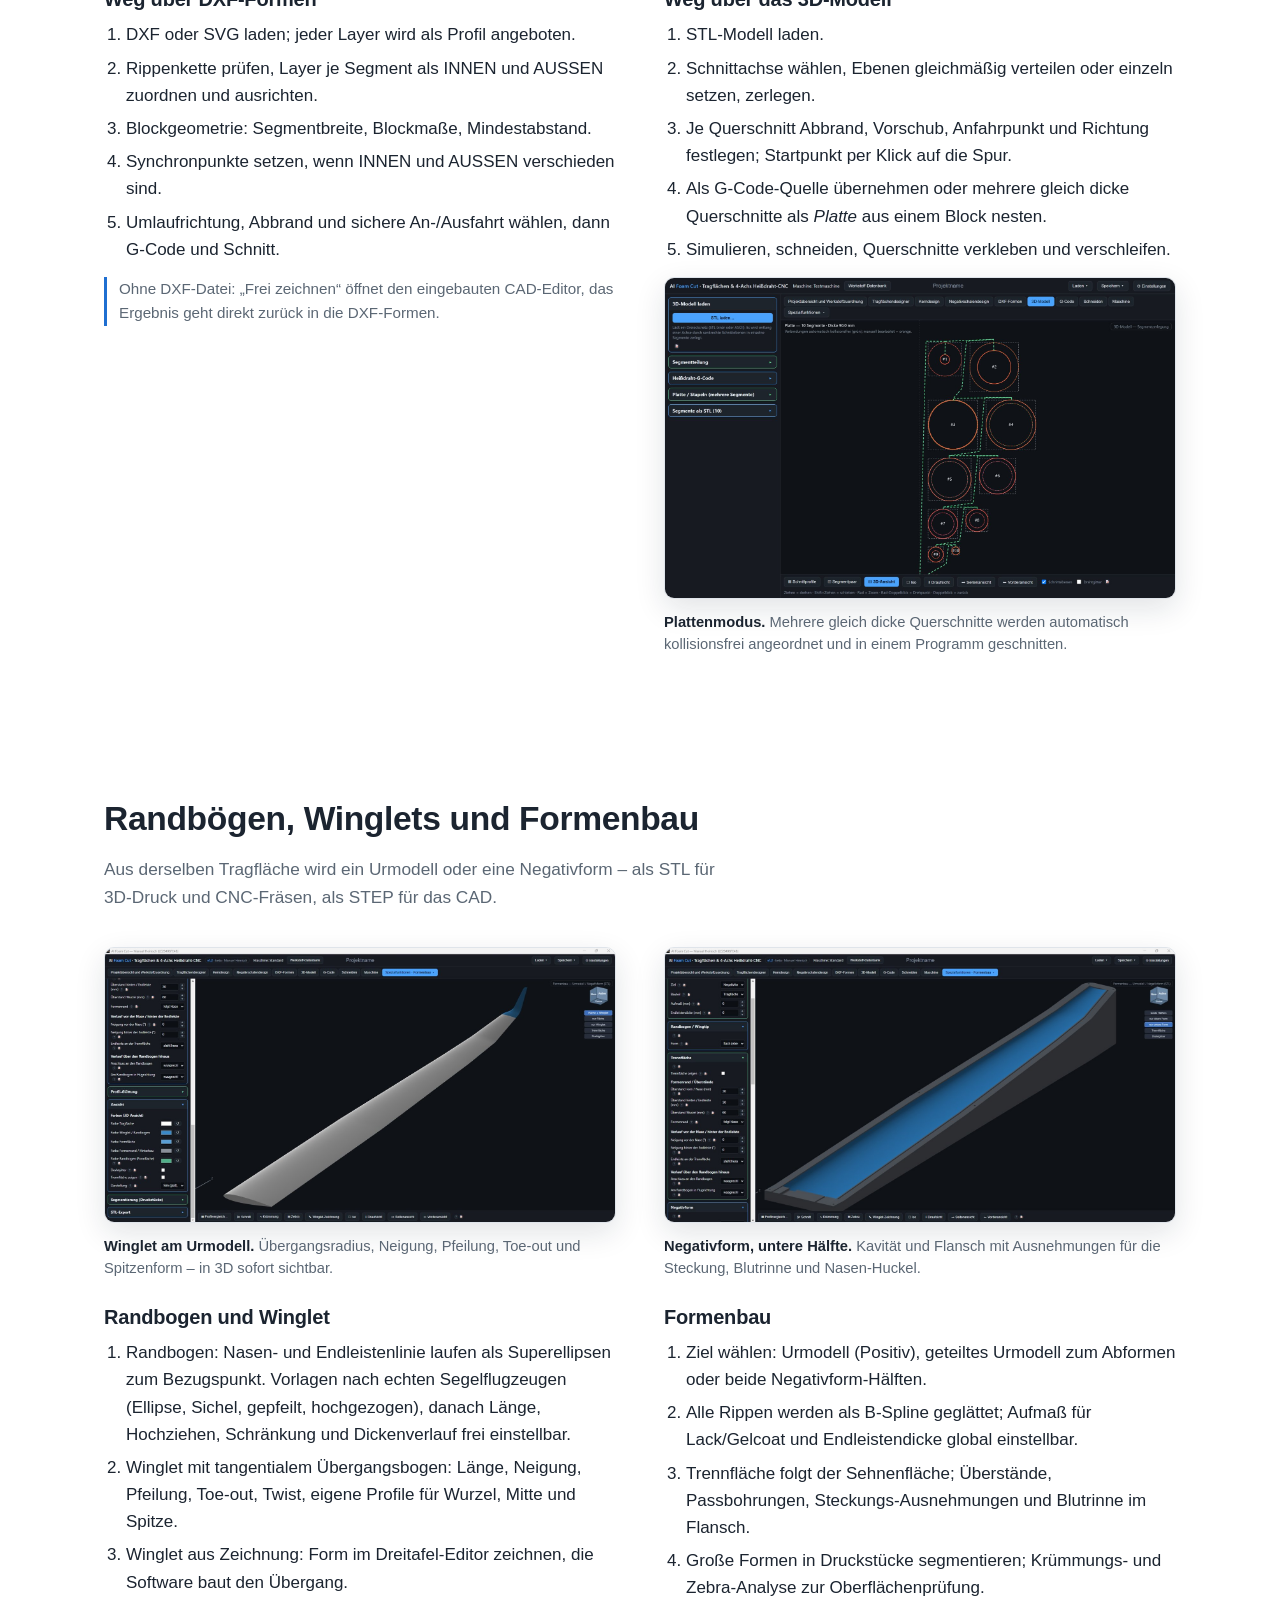
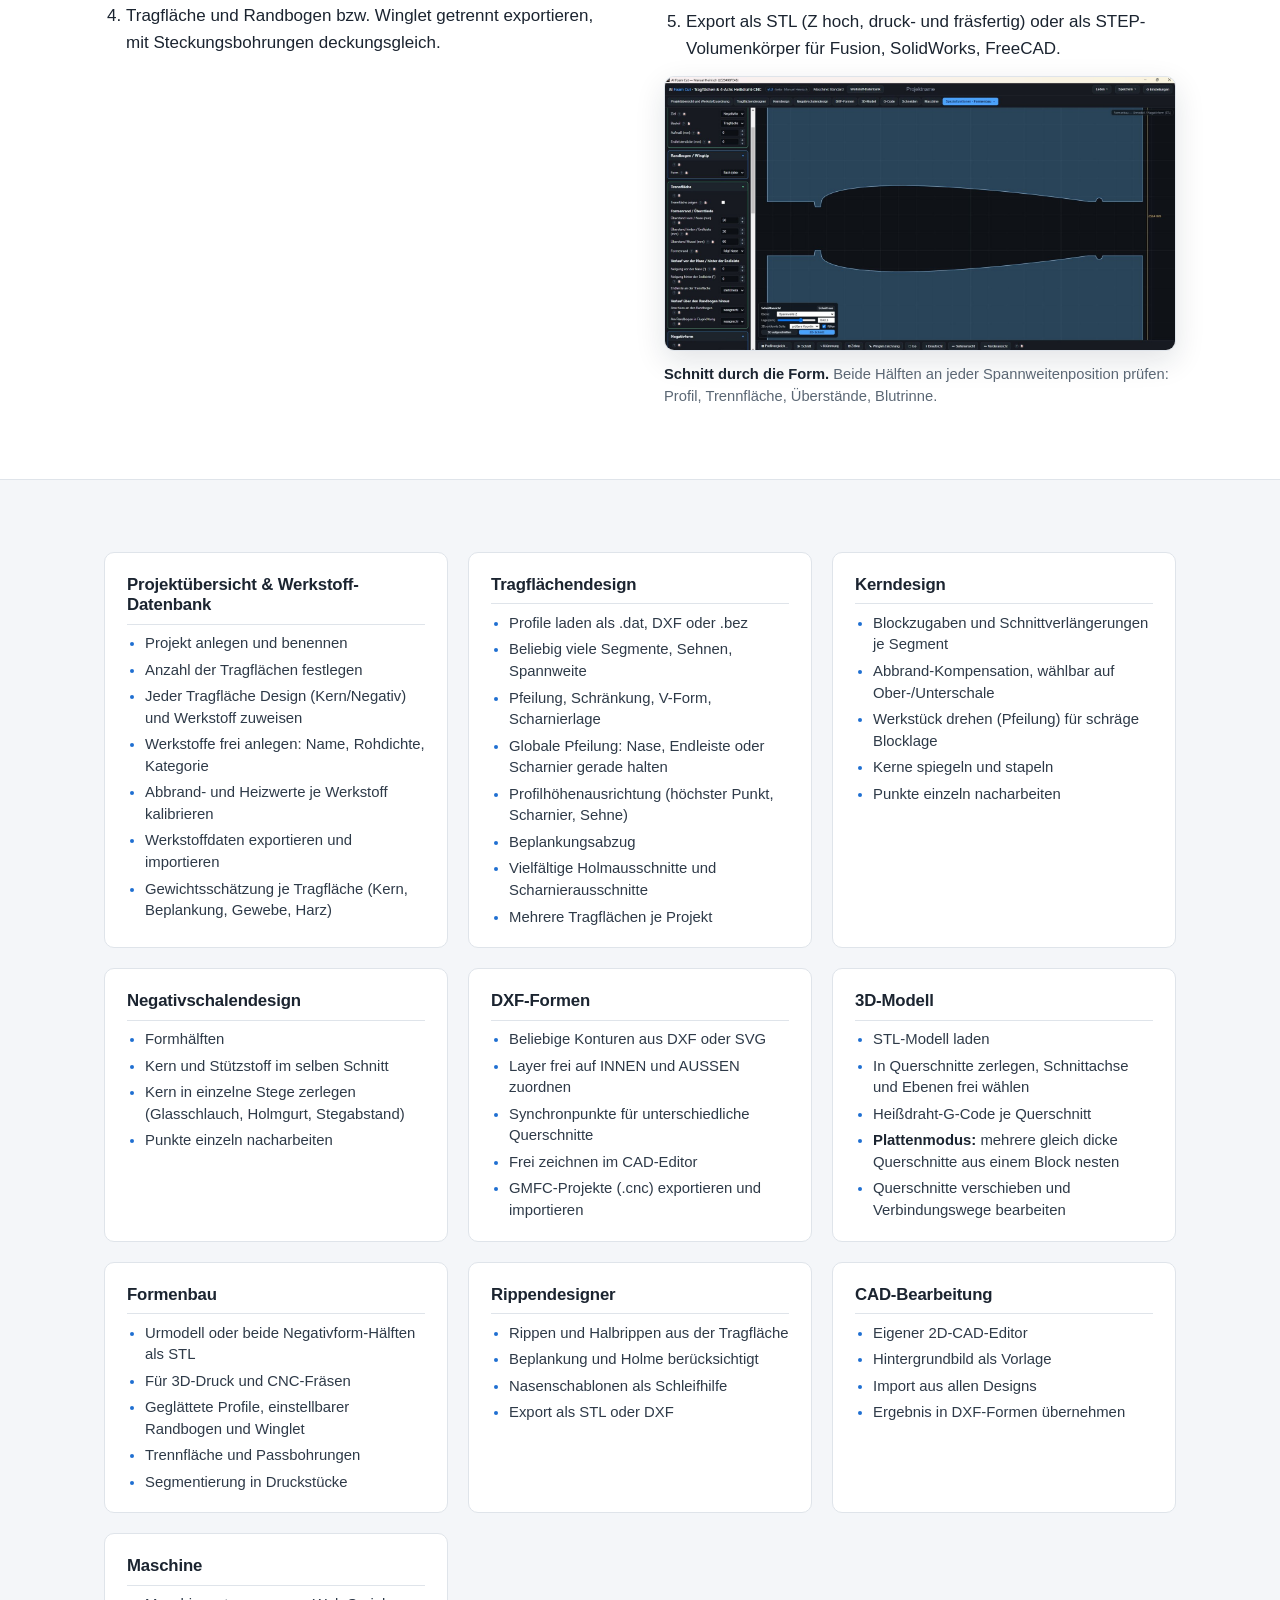
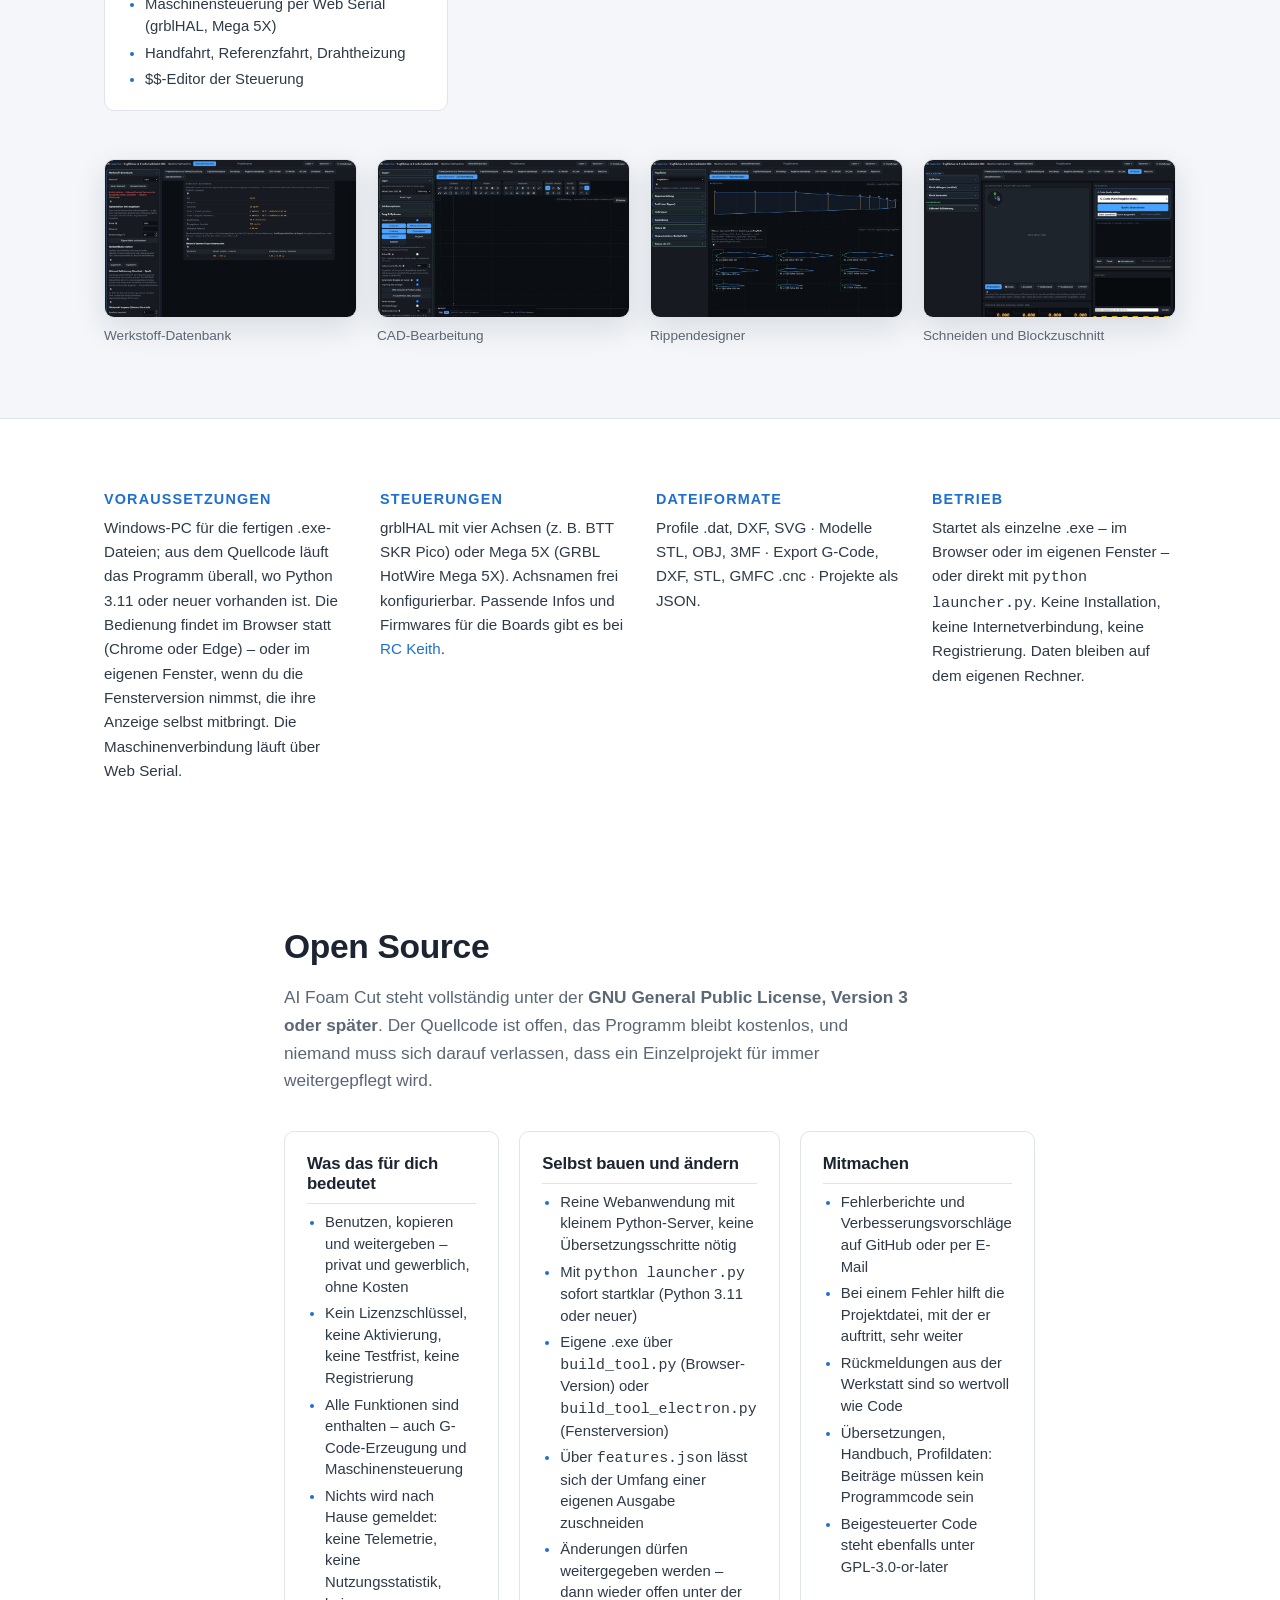
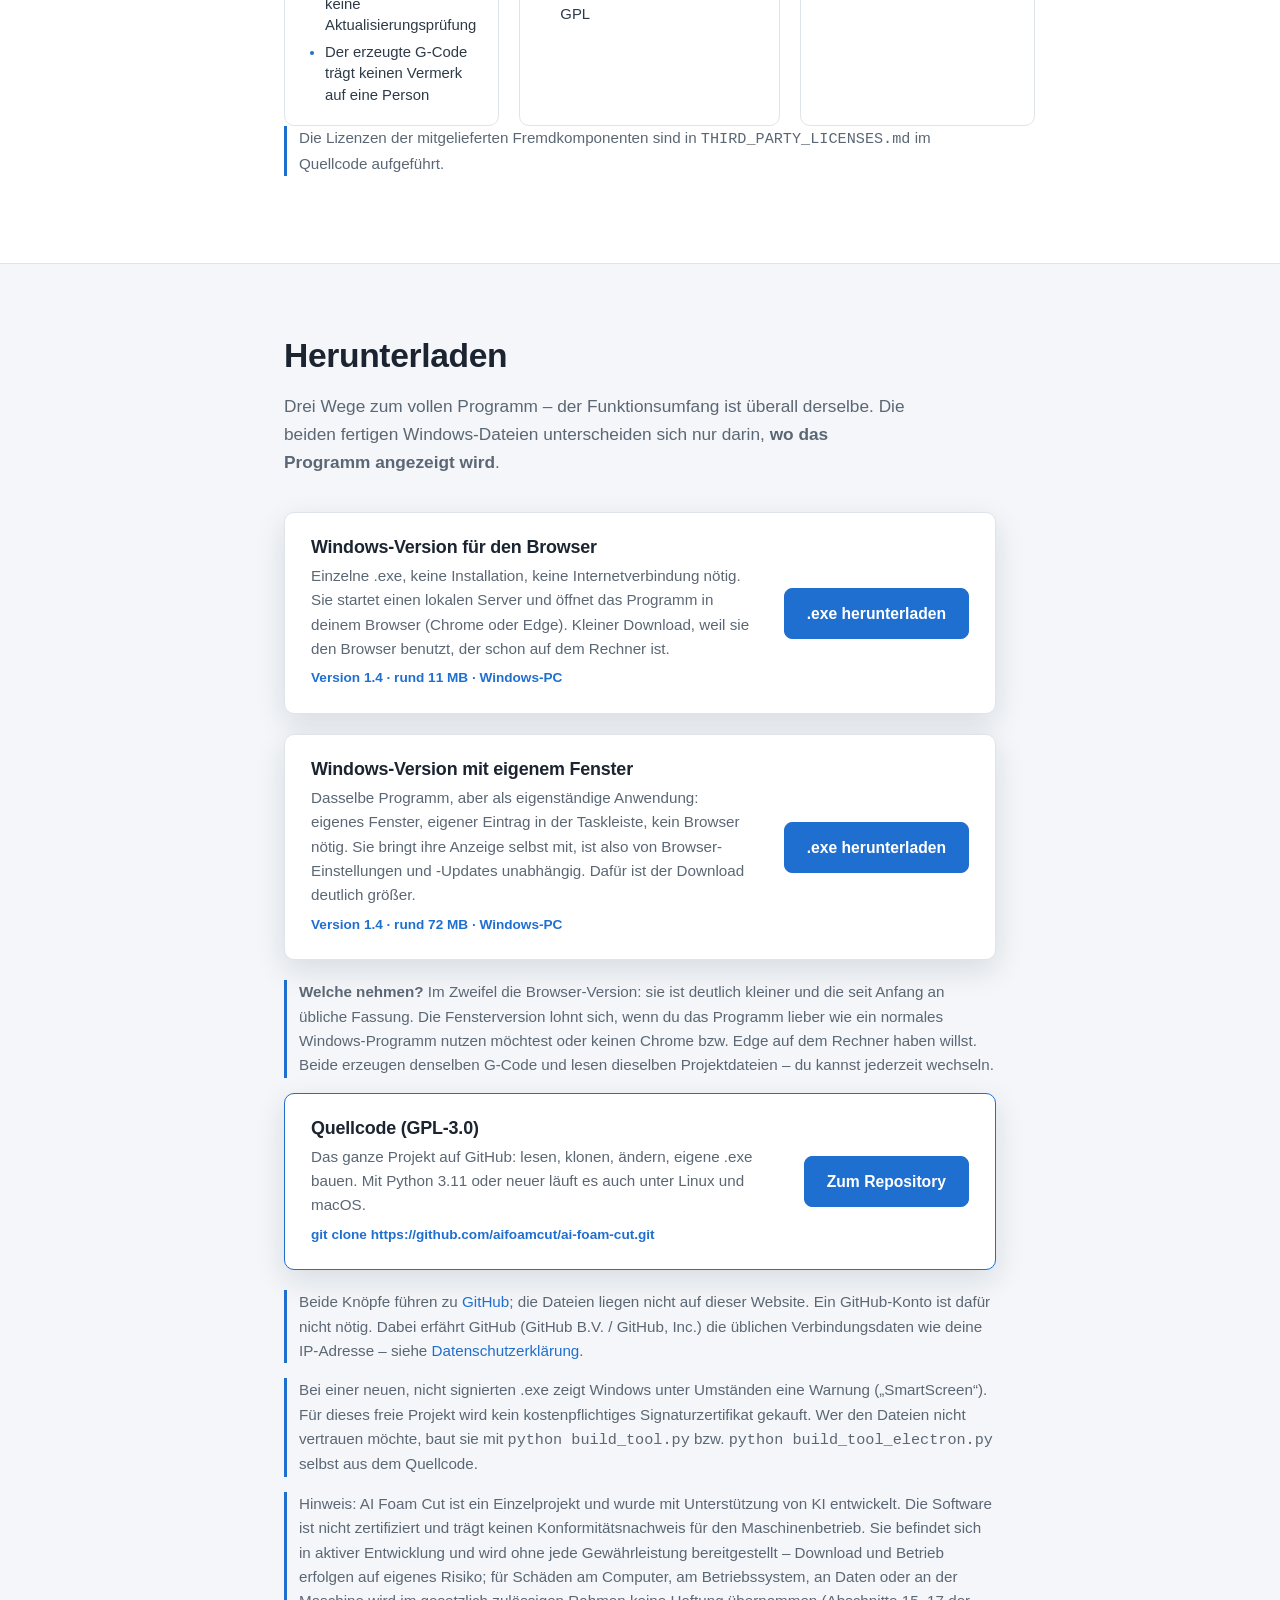
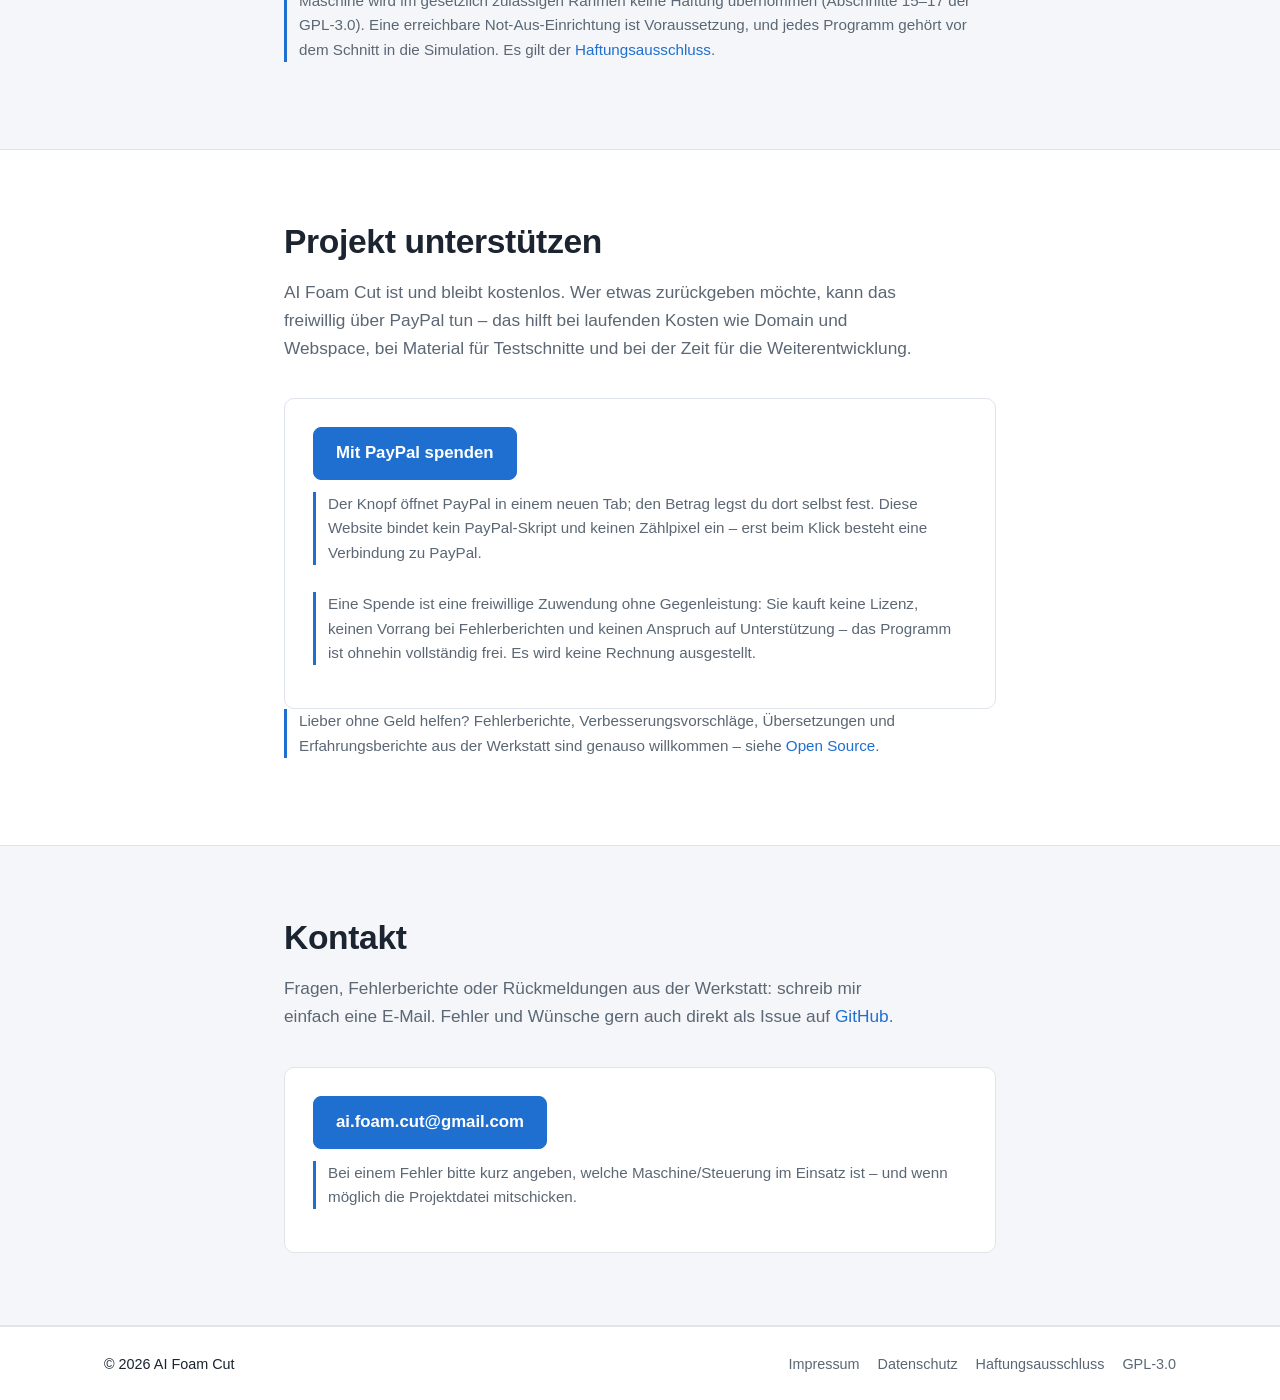
==== commit b070c5c8: "Website: eigener Download fuer die Fensterversion Die Download-Seite hat jetzt drei Karten statt zwe" ====
--- a/website/site/index.html
+++ b/website/site/index.html
@@ -305,7 +305,7 @@
   <div class="wrap facts">
     <div>
       <h3>Voraussetzungen</h3>
-      <p>Windows-PC für die fertige .exe; aus dem Quellcode läuft das Programm überall, wo Python 3.11 oder neuer vorhanden ist. Die Bedienung findet im Browser statt (Chrome oder Edge), die Maschinenverbindung läuft über Web Serial.</p>
+      <p>Windows-PC für die fertigen .exe-Dateien; aus dem Quellcode läuft das Programm überall, wo Python 3.11 oder neuer vorhanden ist. Die Bedienung findet im Browser statt (Chrome oder Edge) – oder im eigenen Fenster, wenn du die Fensterversion nimmst, die ihre Anzeige selbst mitbringt. Die Maschinenverbindung läuft über Web Serial.</p>
     </div>
     <div>
       <h3>Steuerungen</h3>
@@ -317,7 +317,7 @@
     </div>
     <div>
       <h3>Betrieb</h3>
-      <p>Startet als einzelne .exe mit lokalem Server oder direkt mit <code>python launcher.py</code>, keine Installation, keine Internetverbindung, keine Registrierung. Daten bleiben auf dem eigenen Rechner.</p>
+      <p>Startet als einzelne .exe – im Browser oder im eigenen Fenster – oder direkt mit <code>python launcher.py</code>. Keine Installation, keine Internetverbindung, keine Registrierung. Daten bleiben auf dem eigenen Rechner.</p>
     </div>
   </div>
 </section>
@@ -344,7 +344,7 @@
         <ul>
           <li>Reine Webanwendung mit kleinem Python-Server, keine Übersetzungsschritte nötig</li>
           <li>Mit <code>python launcher.py</code> sofort startklar (Python 3.11 oder neuer)</li>
-          <li>Eigene .exe über <code>python build_tool.py</code> (PyInstaller)</li>
+          <li>Eigene .exe über <code>build_tool.py</code> (Browser-Version) oder <code>build_tool_electron.py</code> (Fensterversion)</li>
           <li>Über <code>features.json</code> lässt sich der Umfang einer eigenen Ausgabe zuschneiden</li>
           <li>Änderungen dürfen weitergegeben werden &ndash; dann wieder offen unter der GPL</li>
         </ul>
@@ -369,17 +369,28 @@
 <section id="download" class="block alt">
   <div class="wrap narrow">
     <h2>Herunterladen</h2>
-    <p class="sub">Zwei gleichwertige Wege zum vollen Programm: die fertige Windows-Datei zum sofortigen Losarbeiten oder der Quellcode. Der Funktionsumfang ist in beiden Fällen derselbe.</p>
+    <p class="sub">Drei Wege zum vollen Programm &ndash; der Funktionsumfang ist überall derselbe. Die beiden fertigen Windows-Dateien unterscheiden sich nur darin, <strong>wo das Programm angezeigt wird</strong>.</p>
 
     <div class="download-card">
       <div class="download-info">
-        <h3>Fertige Windows-Version</h3>
-        <p>Einzelne .exe, keine Installation, keine Internetverbindung nötig &ndash; herunterladen, doppelklicken, das Programm öffnet sich im Browser.</p>
+        <h3>Windows-Version für den Browser</h3>
+        <p>Einzelne .exe, keine Installation, keine Internetverbindung nötig. Sie startet einen lokalen Server und öffnet das Programm in deinem Browser (Chrome oder Edge). Kleiner Download, weil sie den Browser benutzt, der schon auf dem Rechner ist.</p>
         <!-- Version hier bei jedem Austausch anpassen: -->
-        <p class="download-meta">Version 1.4 &middot; Stand 25. September 2026 &middot; Windows-PC</p>
+        <p class="download-meta">Version 1.4 &middot; rund 11 MB &middot; Windows-PC</p>
       </div>
       <a href="https://github.com/aifoamcut/ai-foam-cut/releases/latest/download/AI-Foam-Cut.exe" class="btn">.exe herunterladen</a>
     </div>
+
+    <div class="download-card">
+      <div class="download-info">
+        <h3>Windows-Version mit eigenem Fenster</h3>
+        <p>Dasselbe Programm, aber als eigenständige Anwendung: eigenes Fenster, eigener Eintrag in der Taskleiste, kein Browser nötig. Sie bringt ihre Anzeige selbst mit, ist also von Browser-Einstellungen und -Updates unabhängig. Dafür ist der Download deutlich größer.</p>
+        <p class="download-meta">Version 1.4 &middot; rund 72 MB &middot; Windows-PC</p>
+      </div>
+      <a href="https://github.com/aifoamcut/ai-foam-cut/releases/latest/download/AI-Foam-Cut-Fenster.exe" class="btn">.exe herunterladen</a>
+    </div>
+
+    <p class="note"><strong>Welche nehmen?</strong> Im Zweifel die Browser-Version: sie ist deutlich kleiner und die seit Anfang an übliche Fassung. Die Fensterversion lohnt sich, wenn du das Programm lieber wie ein normales Windows-Programm nutzen möchtest oder keinen Chrome bzw. Edge auf dem Rechner haben willst. Beide erzeugen denselben G-Code und lesen dieselben Projektdateien &ndash; du kannst jederzeit wechseln.</p>
 
     <div class="download-card full">
       <div class="download-info">
@@ -392,7 +403,7 @@
 
     <p class="note">Beide Knöpfe führen zu <a href="https://github.com/aifoamcut/ai-foam-cut" target="_blank" rel="noopener">GitHub</a>; die Dateien liegen nicht auf dieser Website. Ein GitHub-Konto ist dafür nicht nötig. Dabei erfährt GitHub (GitHub B.V. / GitHub, Inc.) die üblichen Verbindungsdaten wie deine IP-Adresse &ndash; siehe <a href="rechtliches.html#datenschutz">Datenschutzerklärung</a>.</p>
 
-    <p class="note">Bei einer neuen, nicht signierten .exe zeigt Windows unter Umständen eine Warnung („SmartScreen“). Für dieses freie Projekt wird kein kostenpflichtiges Signaturzertifikat gekauft. Wer der Datei nicht vertrauen möchte, baut sie mit <code>python build_tool.py</code> selbst aus dem Quellcode.</p>
+    <p class="note">Bei einer neuen, nicht signierten .exe zeigt Windows unter Umständen eine Warnung („SmartScreen“). Für dieses freie Projekt wird kein kostenpflichtiges Signaturzertifikat gekauft. Wer den Dateien nicht vertrauen möchte, baut sie mit <code>python build_tool.py</code> bzw. <code>python build_tool_electron.py</code> selbst aus dem Quellcode.</p>
 
     <p class="note">Hinweis: AI Foam Cut ist ein Einzelprojekt und wurde mit Unterstützung von KI entwickelt. Die Software ist nicht zertifiziert und trägt keinen Konformitätsnachweis für den Maschinenbetrieb. Sie befindet sich in aktiver Entwicklung und wird ohne jede Gewährleistung bereitgestellt &ndash; Download und Betrieb erfolgen auf eigenes Risiko; für Schäden am Computer, am Betriebssystem, an Daten oder an der Maschine wird im gesetzlich zulässigen Rahmen keine Haftung übernommen (Abschnitte 15&ndash;17 der GPL-3.0). Eine erreichbare Not-Aus-Einrichtung ist Voraussetzung, und jedes Programm gehört vor dem Schnitt in die Simulation. Es gilt der <a href="rechtliches.html#haftung">Haftungsausschluss</a>.</p>
   </div>
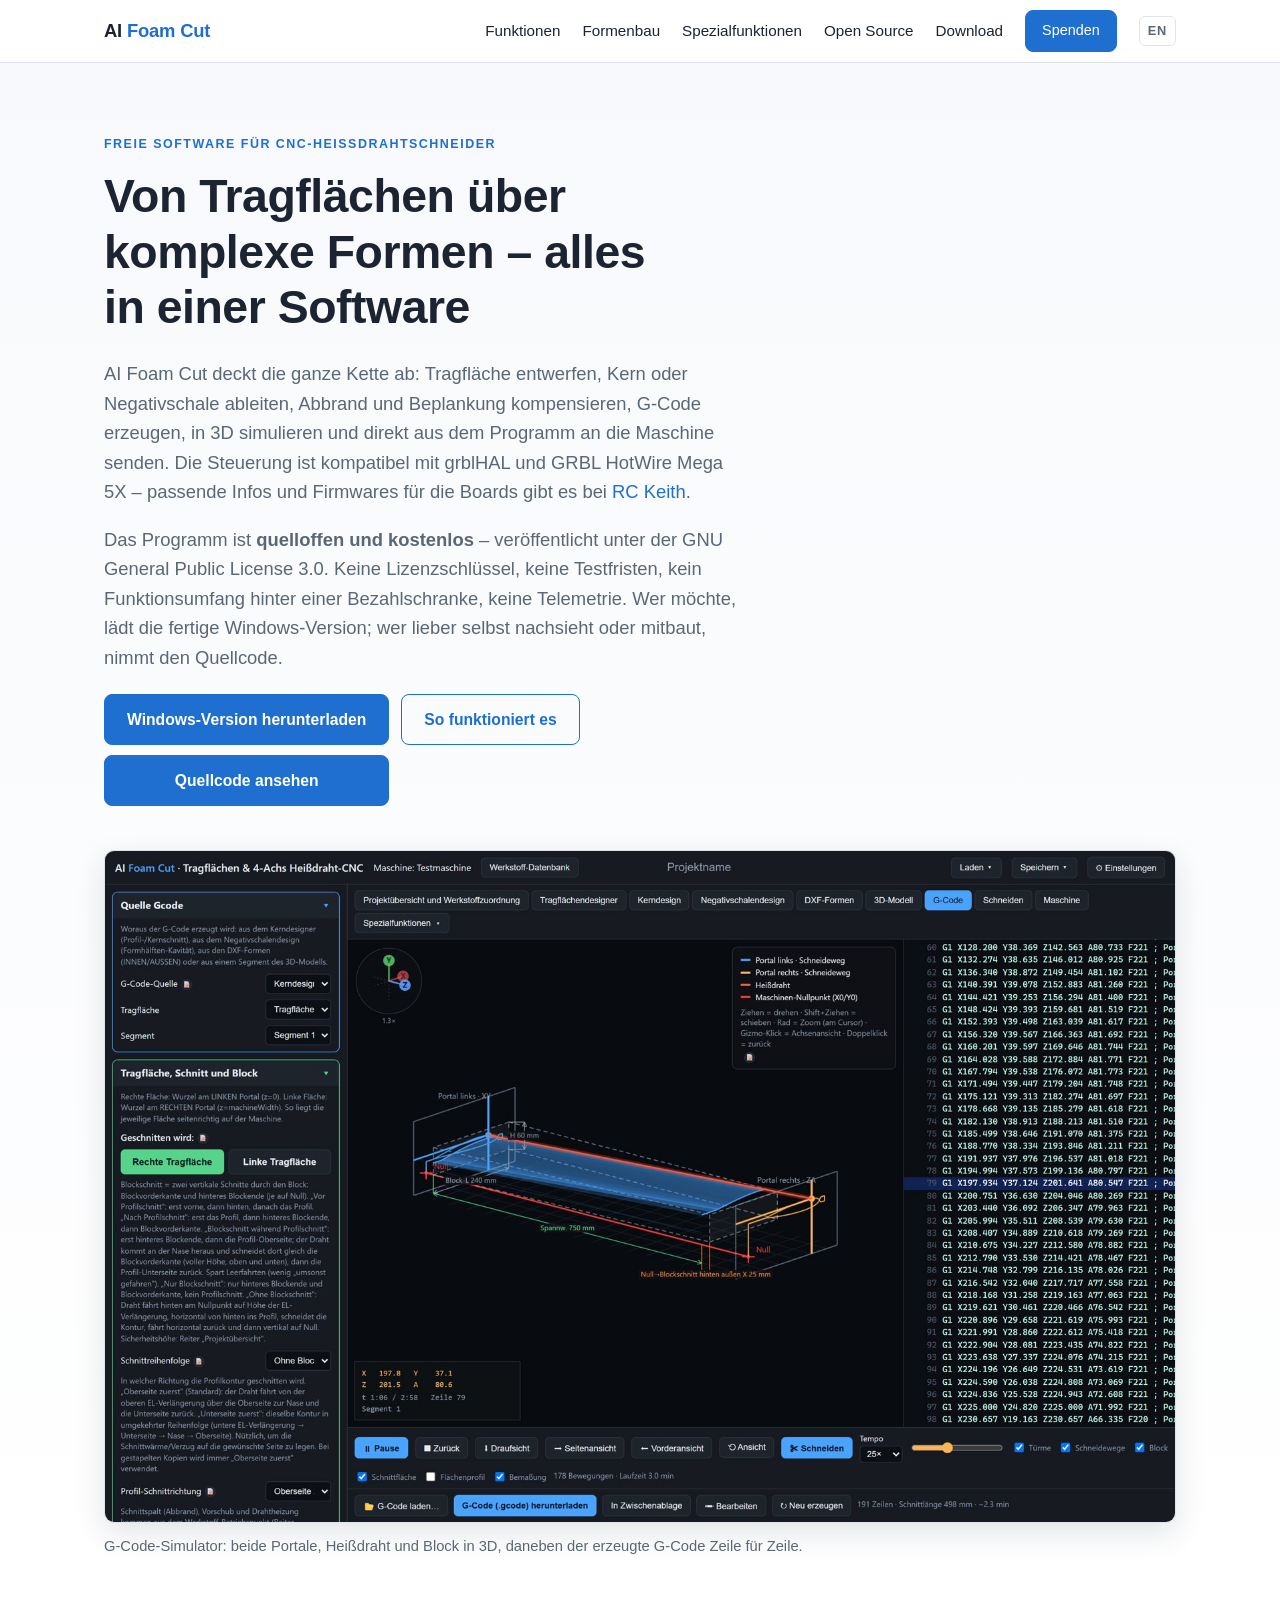
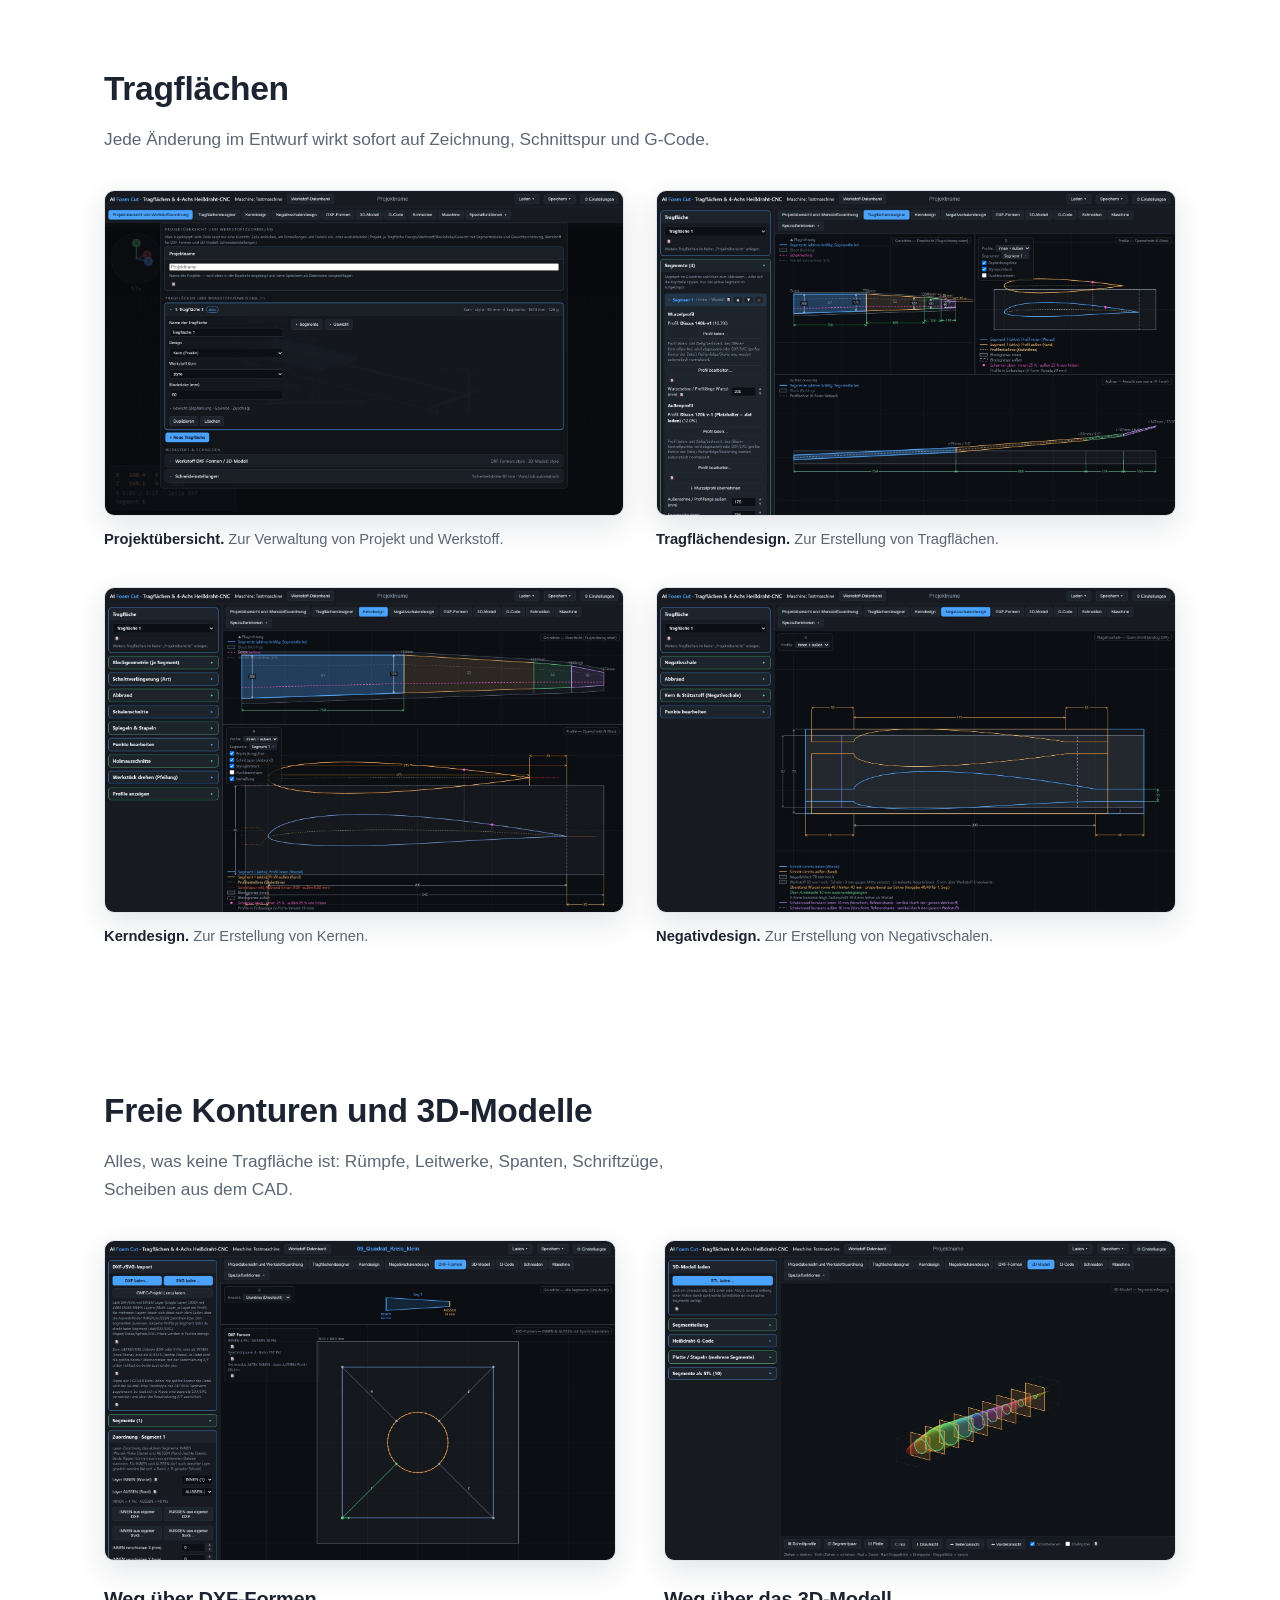
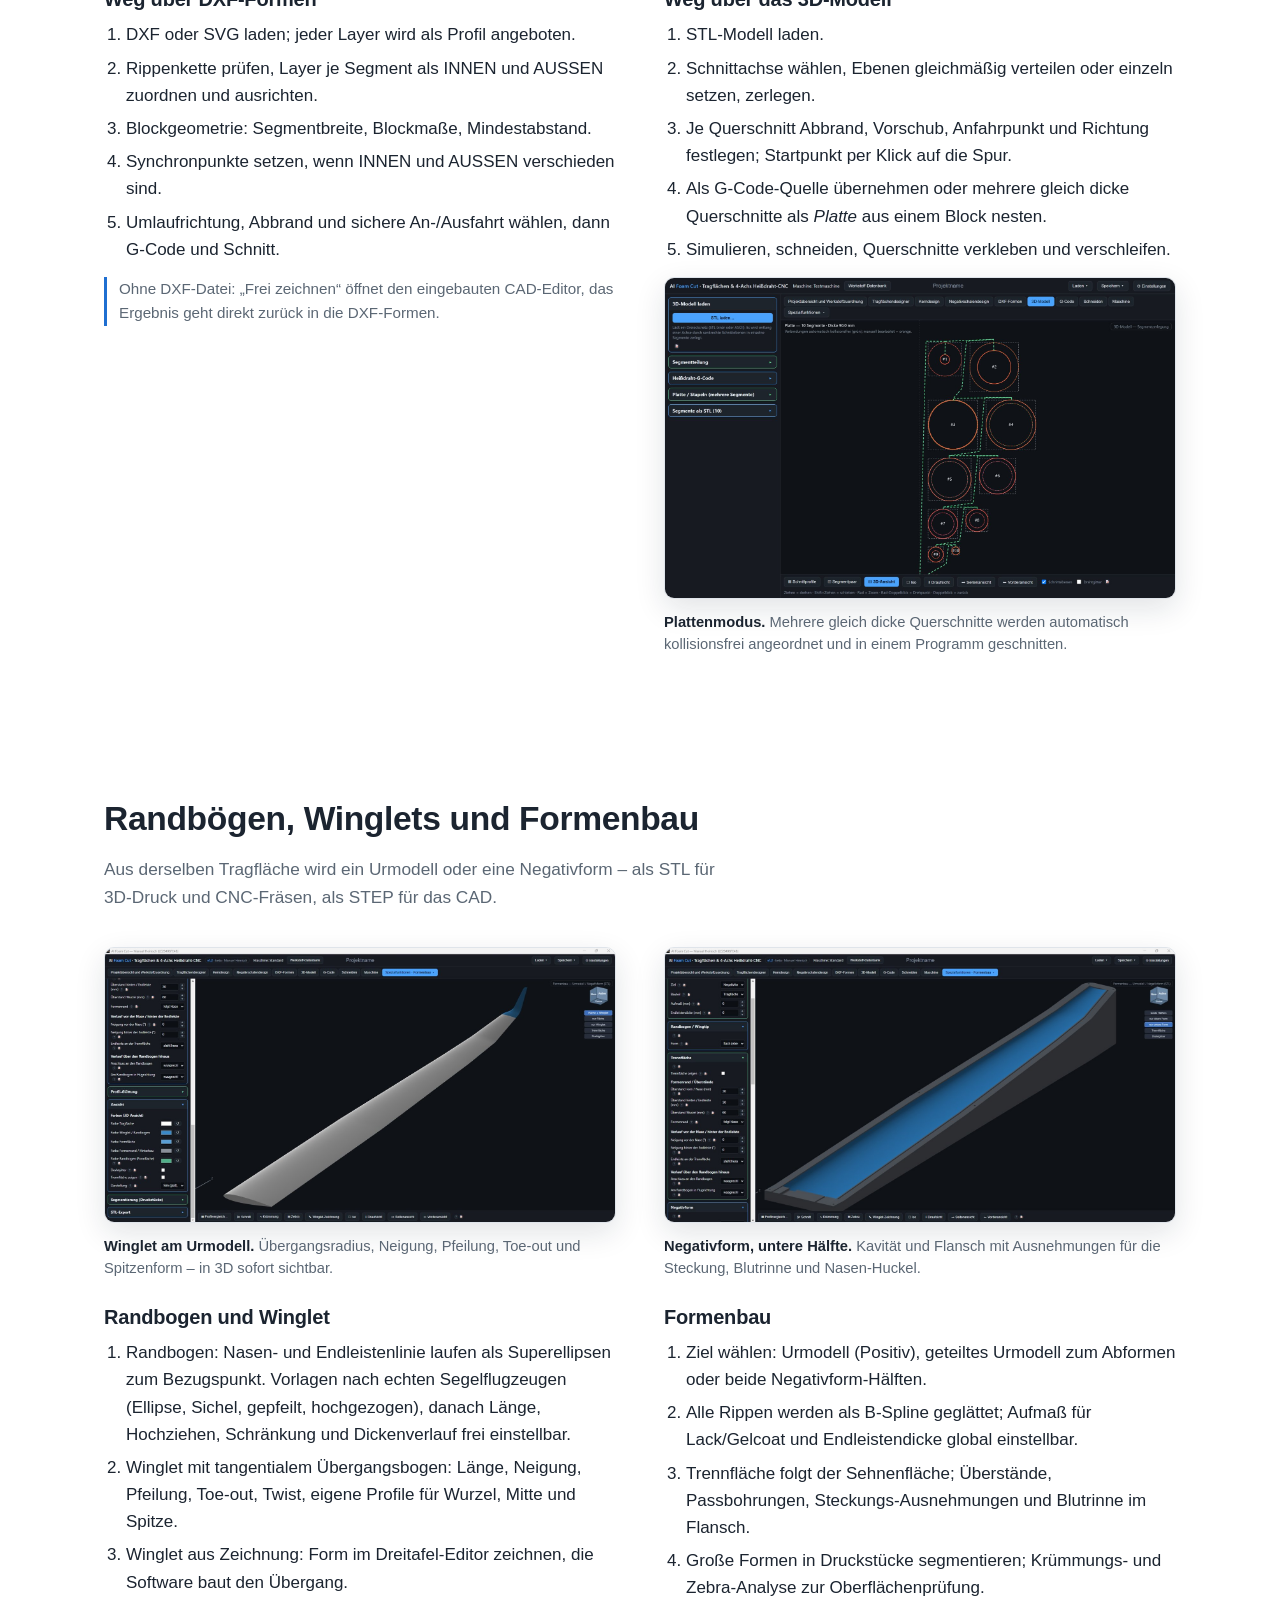
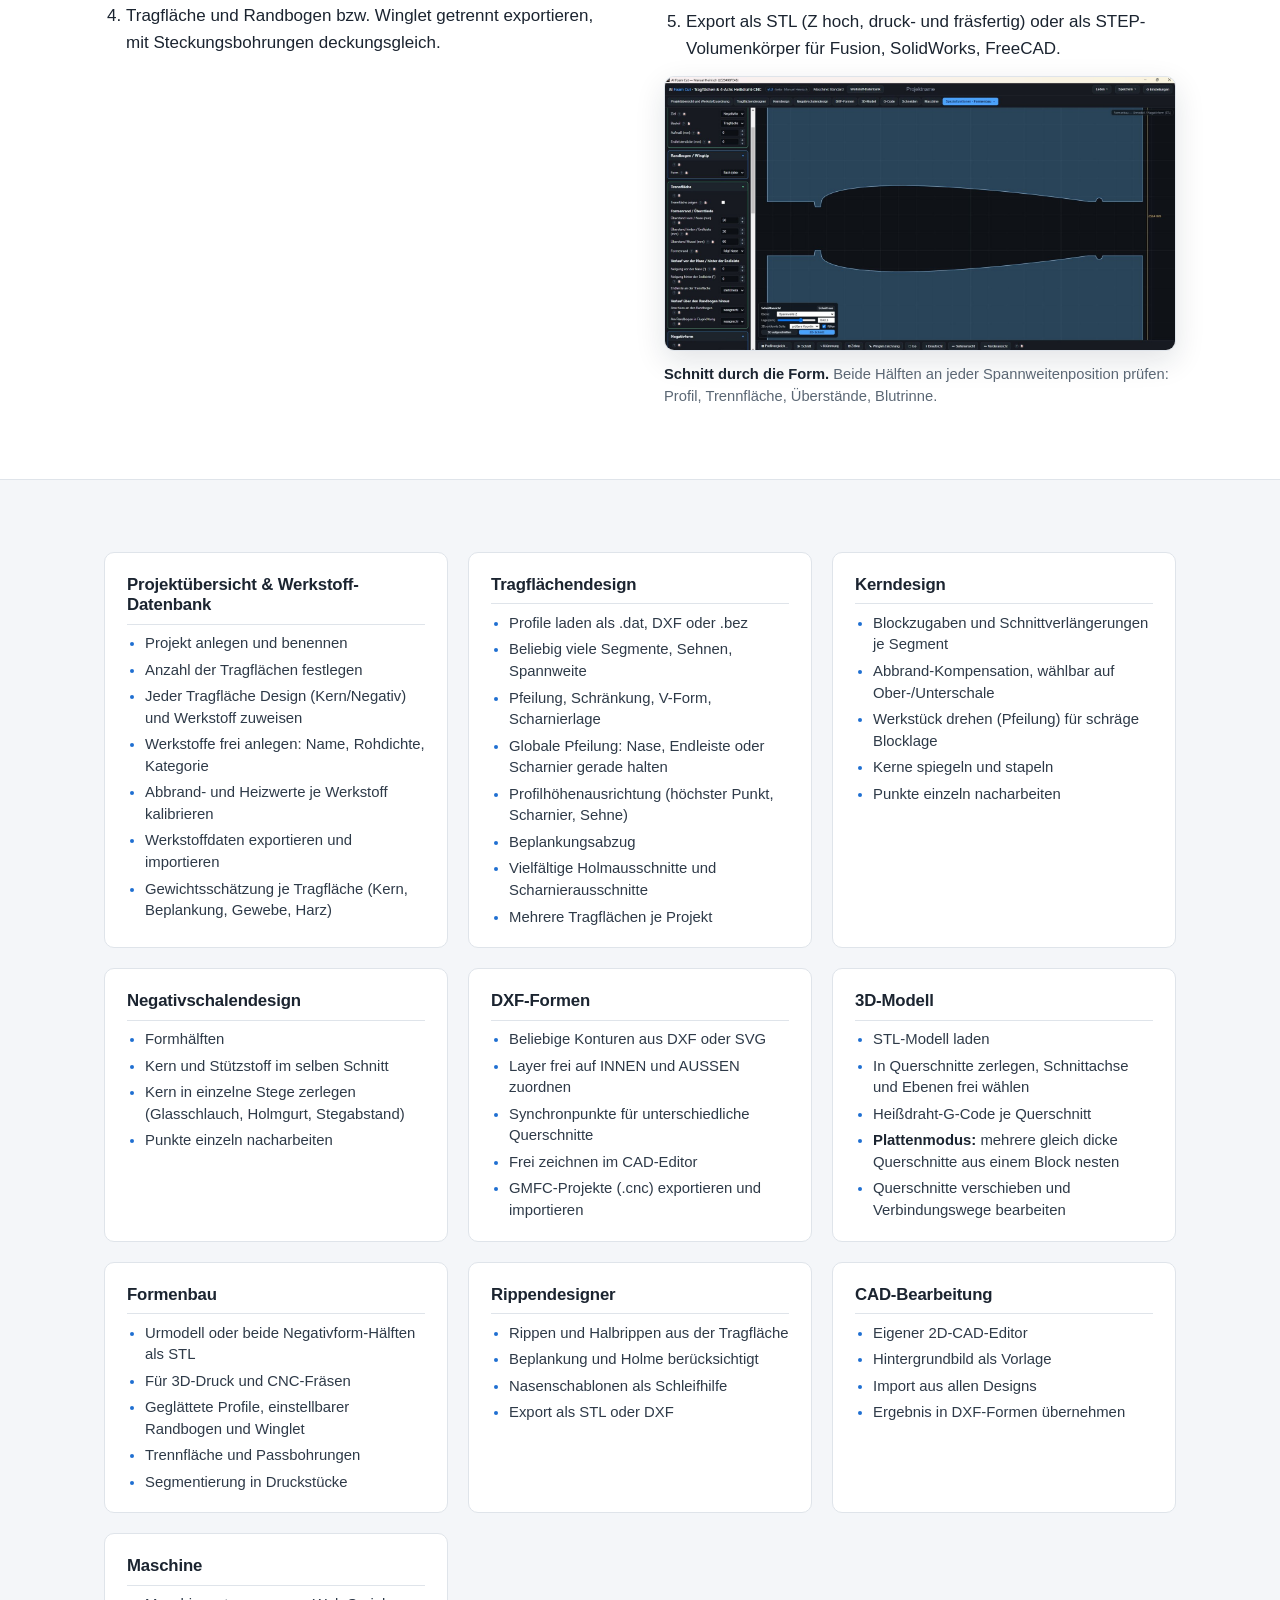
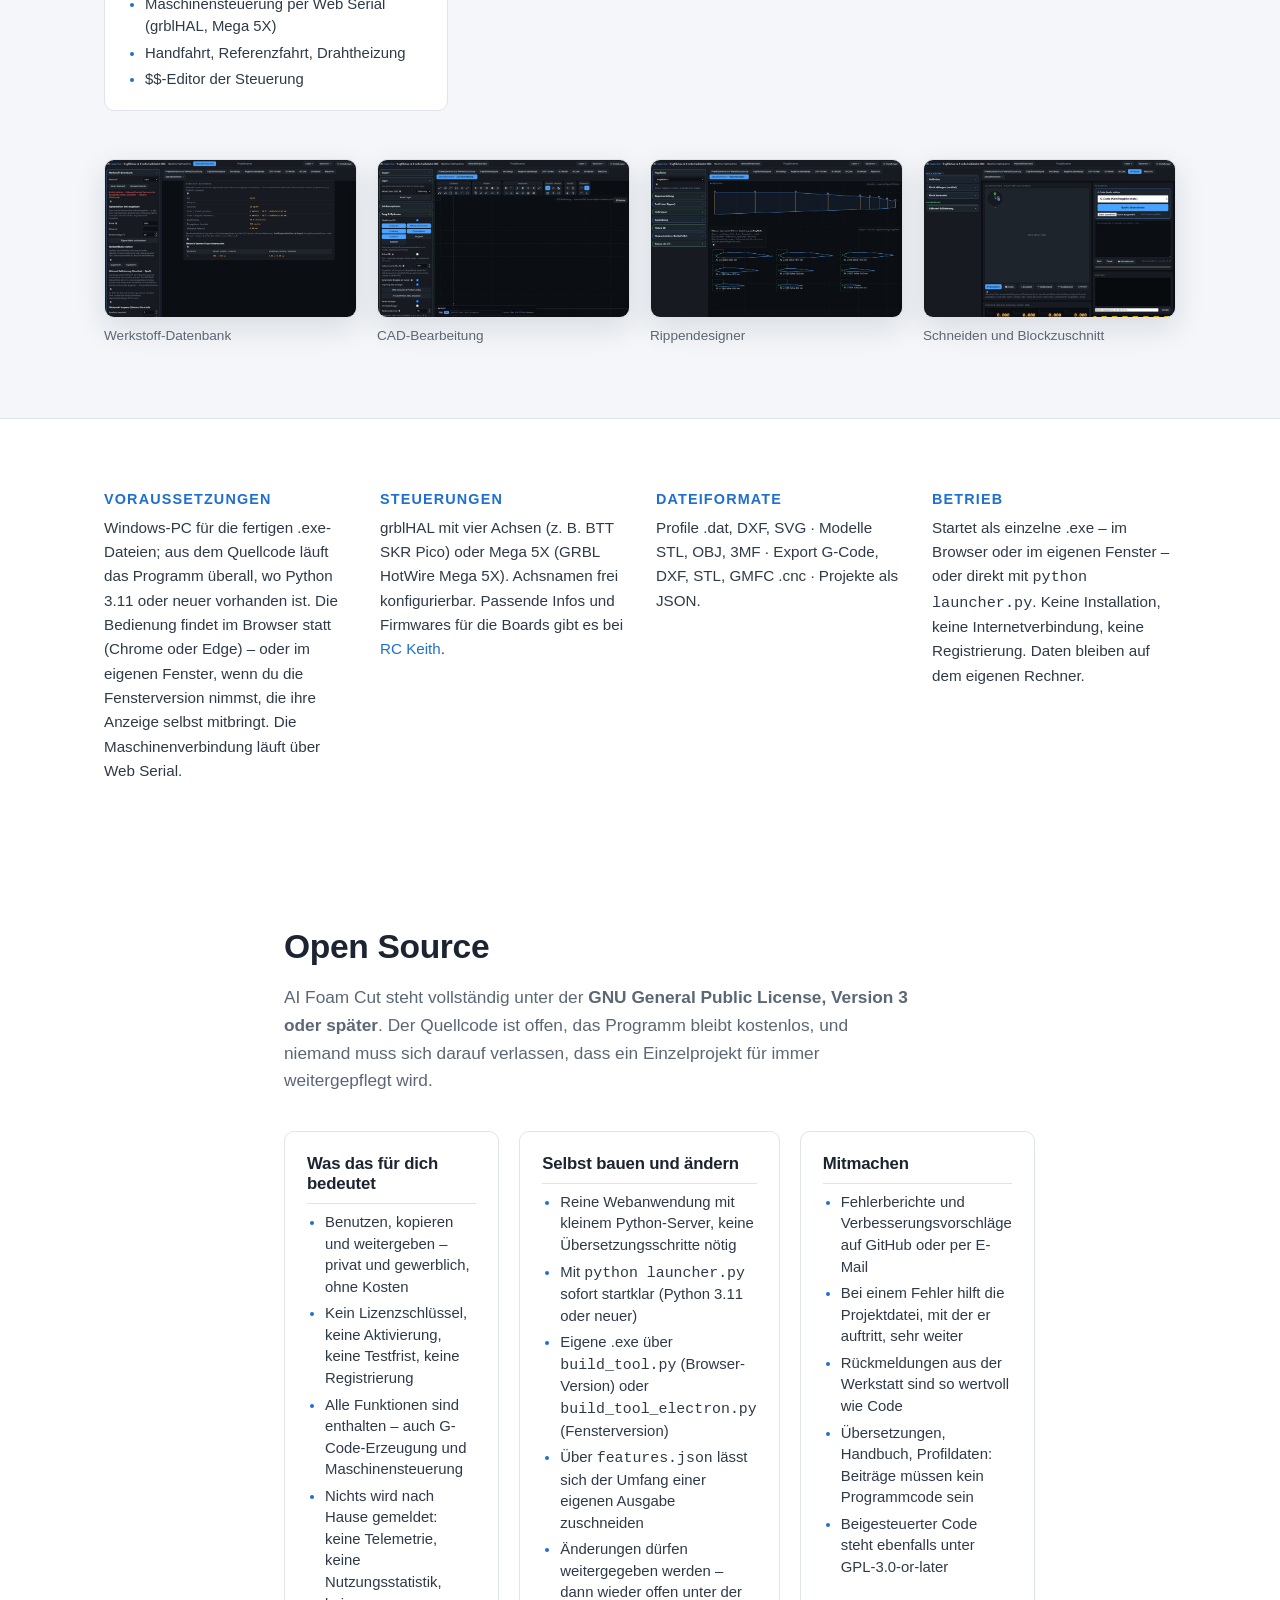
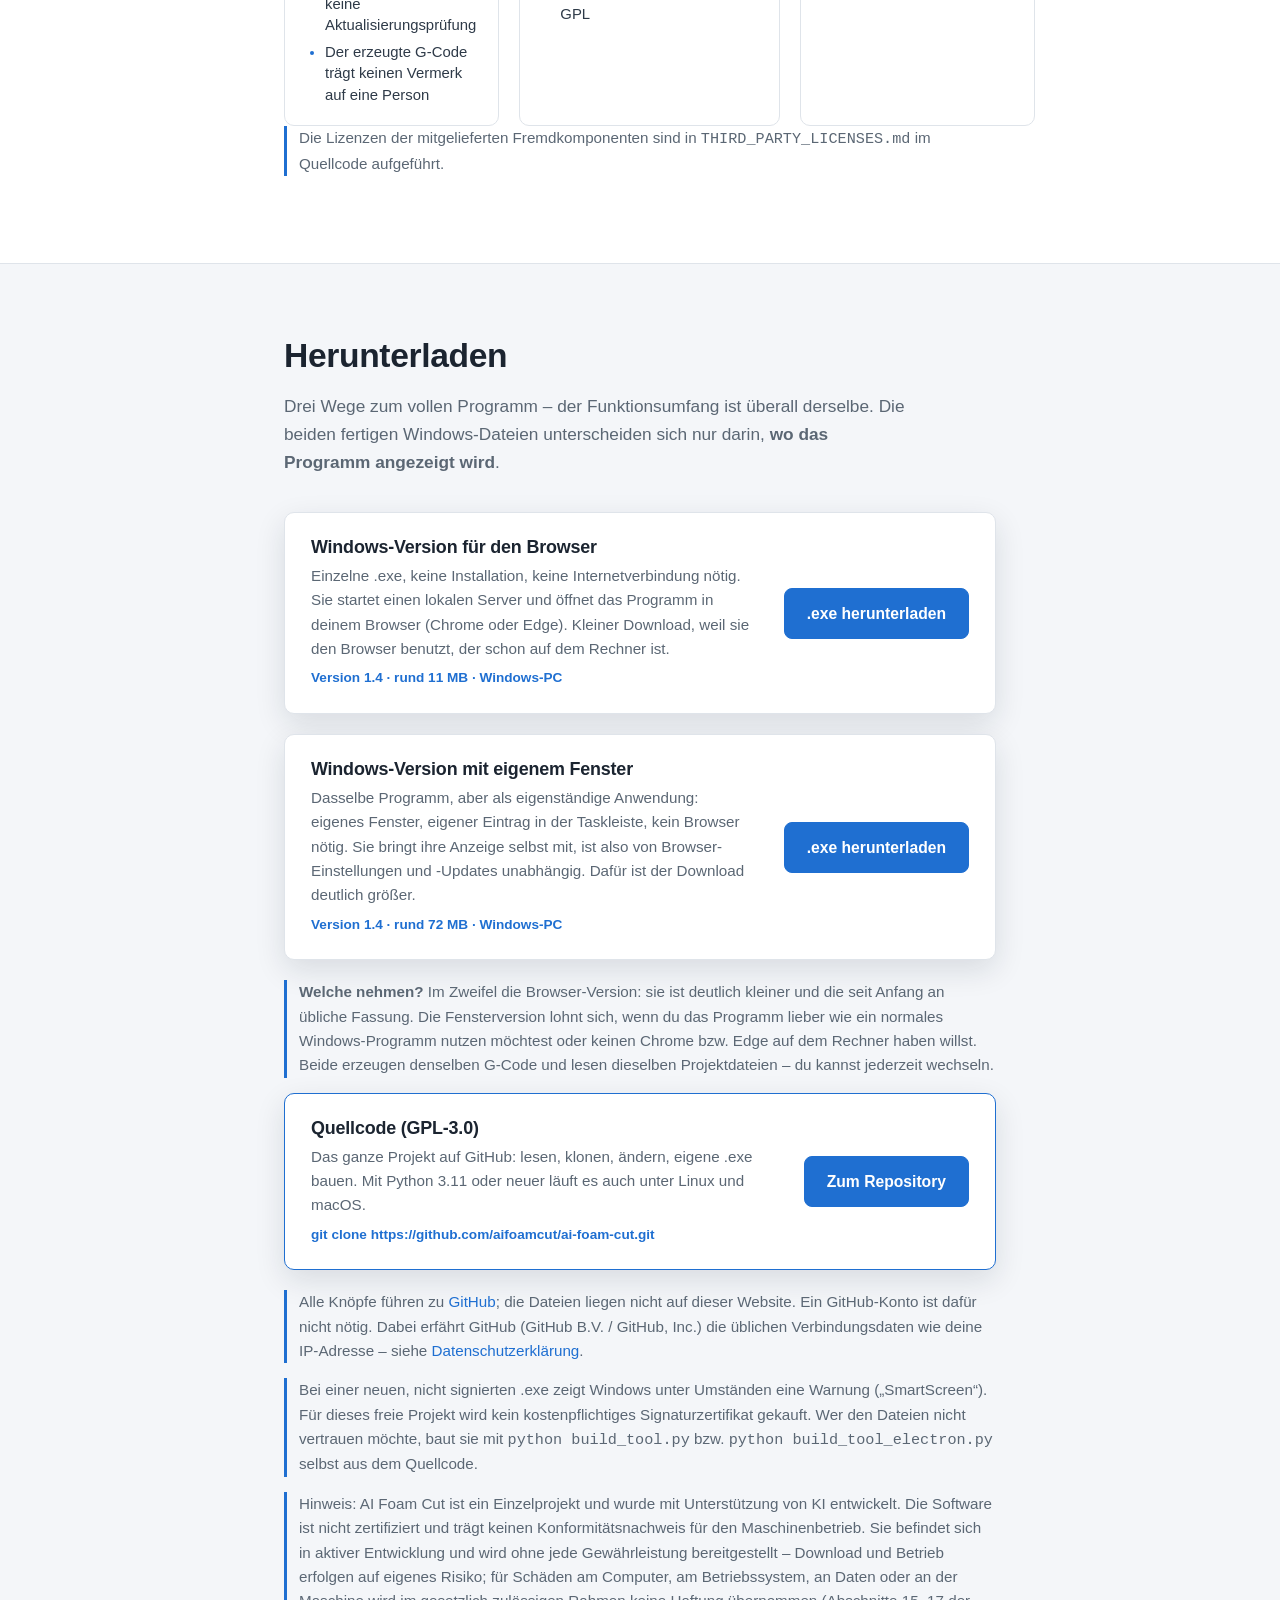
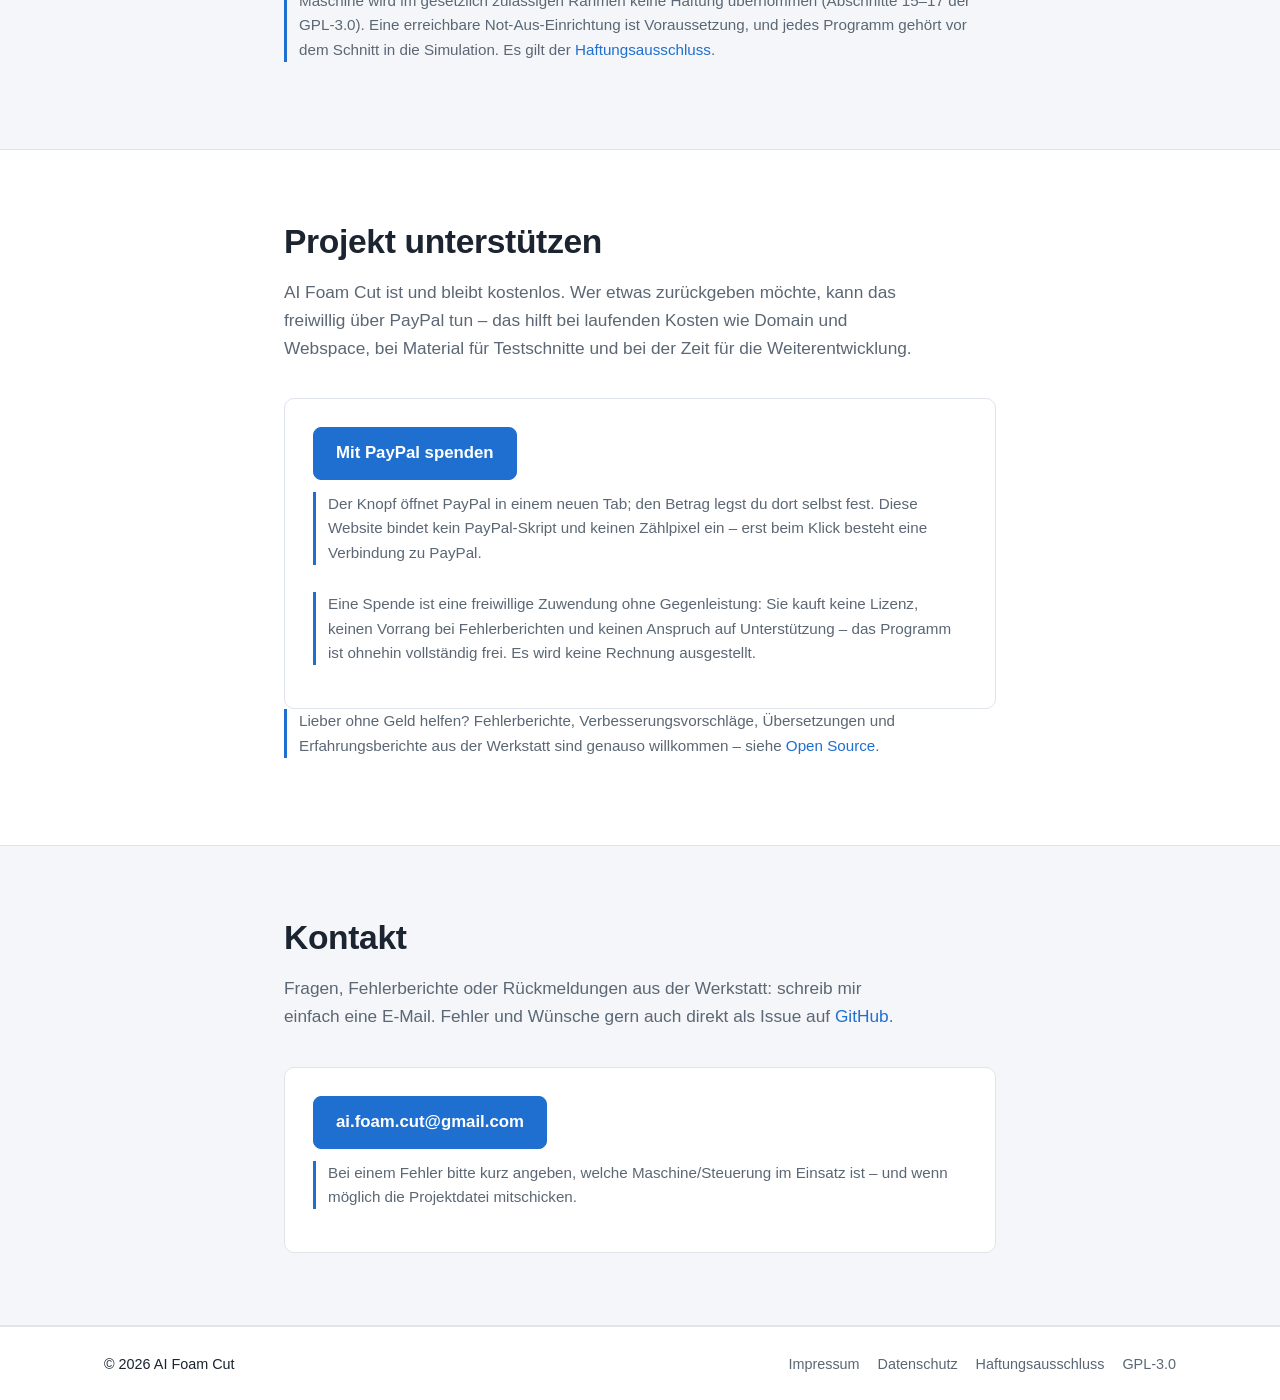
==== commit d8c20a0b: "Website: Hinweis nennt jetzt drei Knoepfe statt zwei" ====
--- a/website/site/index.html
+++ b/website/site/index.html
@@ -401,7 +401,7 @@
       <a href="https://github.com/aifoamcut/ai-foam-cut" class="btn">Zum Repository</a>
     </div>
 
-    <p class="note">Beide Knöpfe führen zu <a href="https://github.com/aifoamcut/ai-foam-cut" target="_blank" rel="noopener">GitHub</a>; die Dateien liegen nicht auf dieser Website. Ein GitHub-Konto ist dafür nicht nötig. Dabei erfährt GitHub (GitHub B.V. / GitHub, Inc.) die üblichen Verbindungsdaten wie deine IP-Adresse &ndash; siehe <a href="rechtliches.html#datenschutz">Datenschutzerklärung</a>.</p>
+    <p class="note">Alle Knöpfe führen zu <a href="https://github.com/aifoamcut/ai-foam-cut" target="_blank" rel="noopener">GitHub</a>; die Dateien liegen nicht auf dieser Website. Ein GitHub-Konto ist dafür nicht nötig. Dabei erfährt GitHub (GitHub B.V. / GitHub, Inc.) die üblichen Verbindungsdaten wie deine IP-Adresse &ndash; siehe <a href="rechtliches.html#datenschutz">Datenschutzerklärung</a>.</p>
 
     <p class="note">Bei einer neuen, nicht signierten .exe zeigt Windows unter Umständen eine Warnung („SmartScreen“). Für dieses freie Projekt wird kein kostenpflichtiges Signaturzertifikat gekauft. Wer den Dateien nicht vertrauen möchte, baut sie mit <code>python build_tool.py</code> bzw. <code>python build_tool_electron.py</code> selbst aus dem Quellcode.</p>
 
